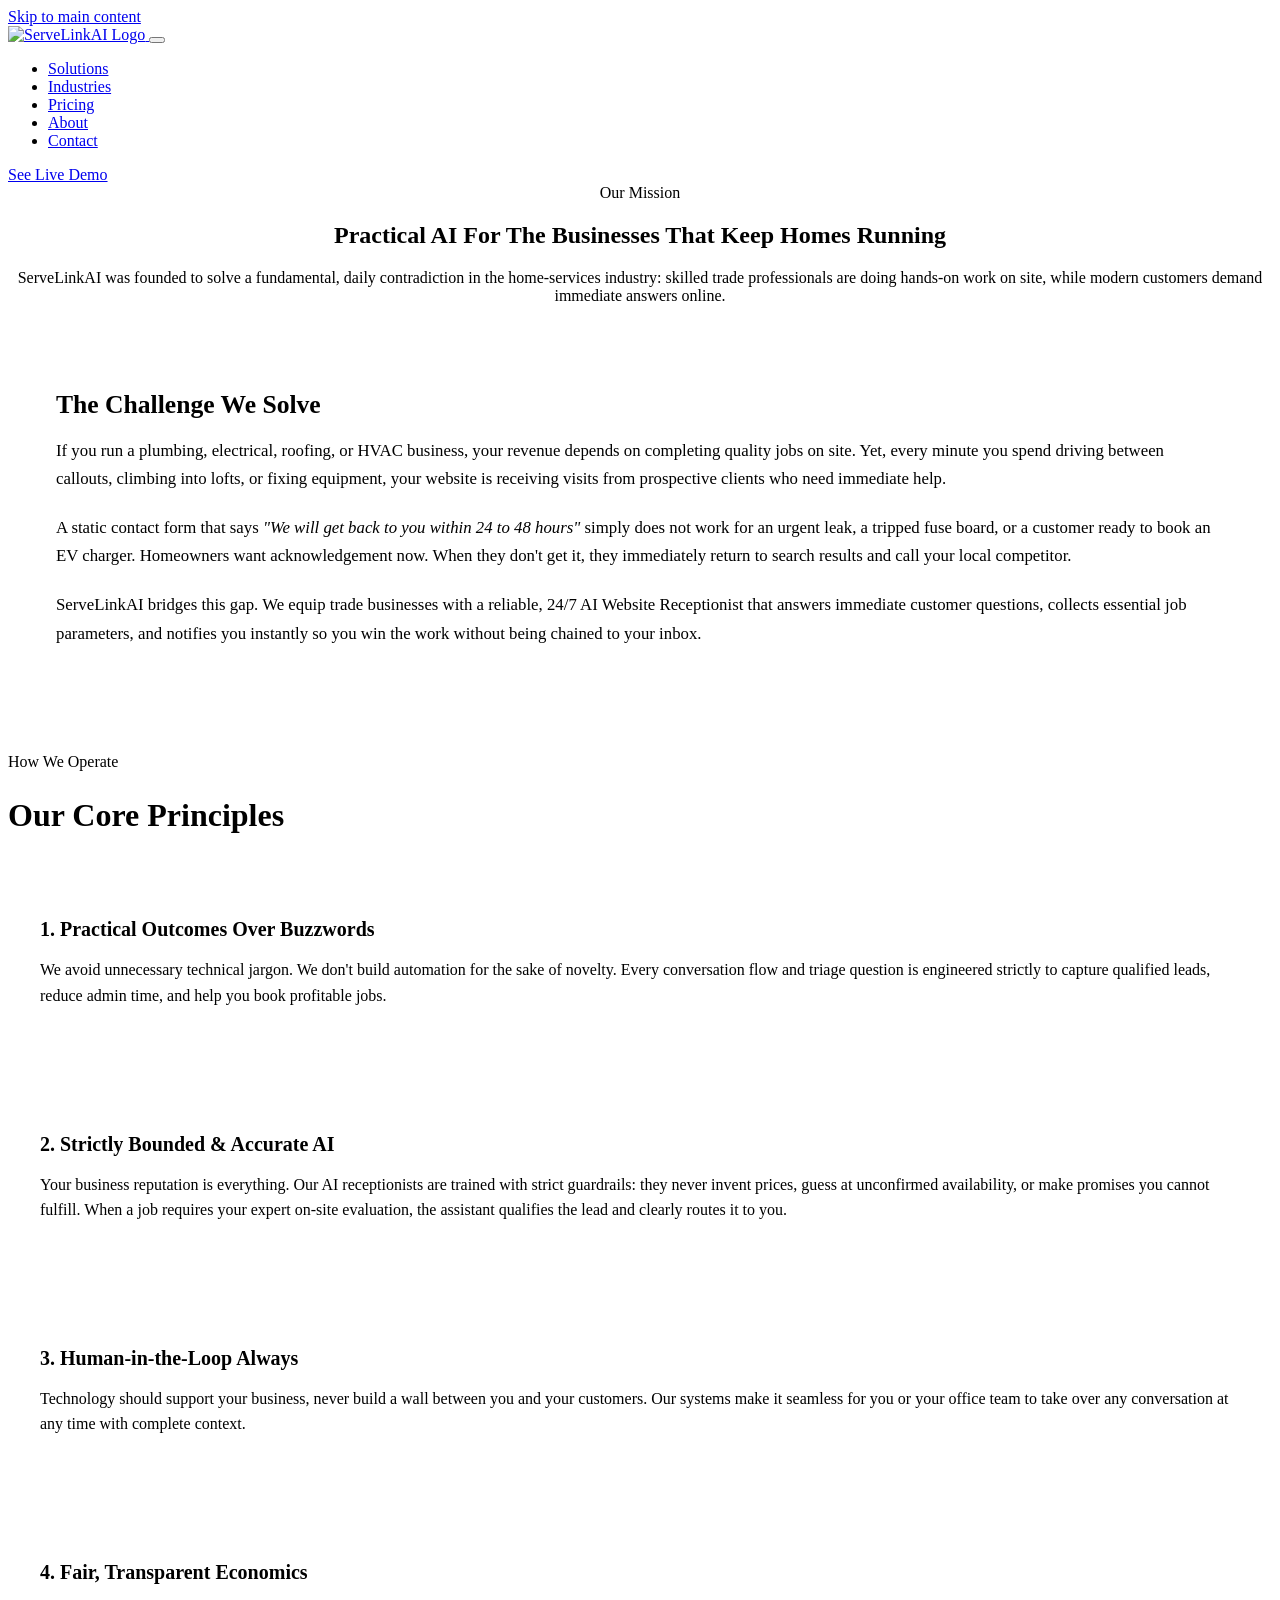
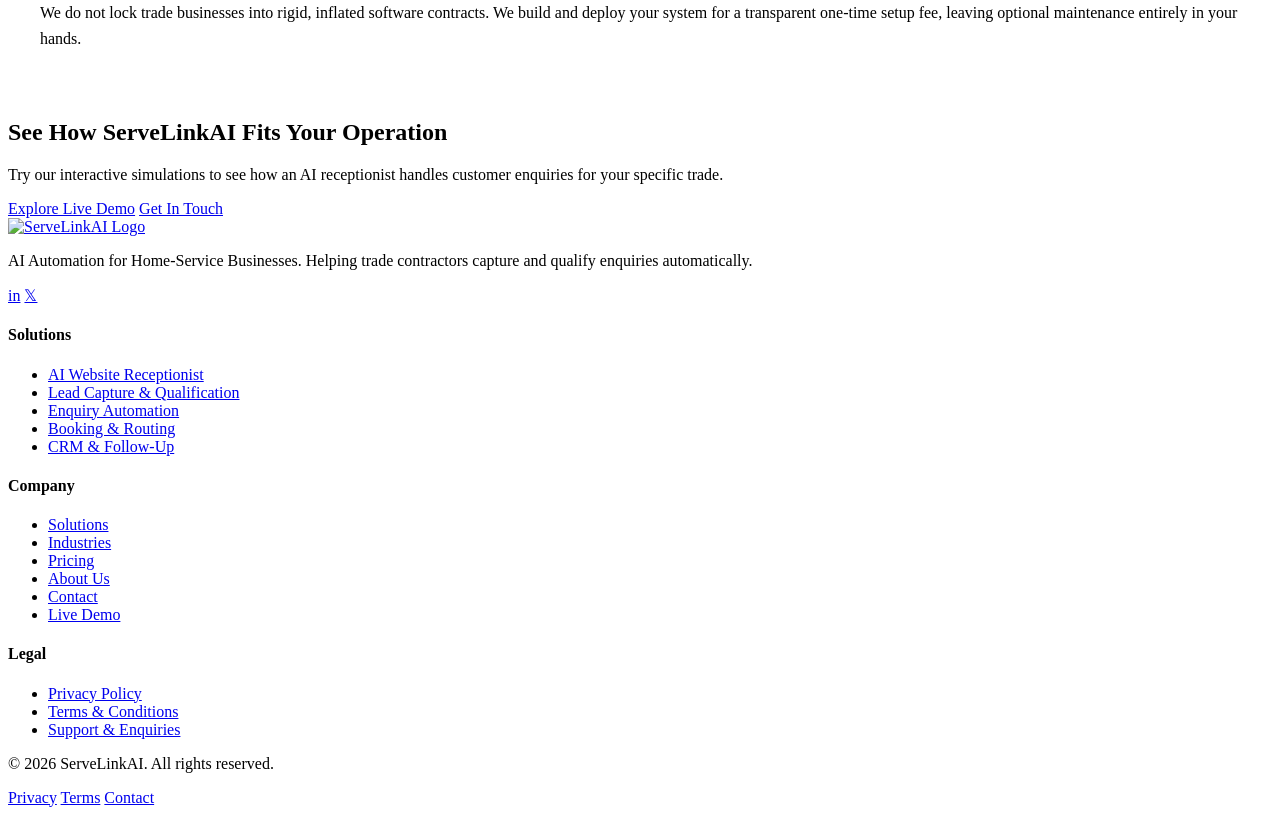
==== about.html @ 01ae7f77 "Add files via upload" ====
<!DOCTYPE html>
<html lang="en">
<head>
  <meta charset="UTF-8">
  <meta name="viewport" content="width=device-width, initial-scale=1.0">
  <title>About Us | ServeLinkAI - AI Automation for Home-Service Businesses</title>
  <meta name="description" content="ServeLinkAI is dedicated to building practical AI receptionist and lead qualification systems exclusively for trade and home-service businesses.">
  <link rel="canonical" href="https://www.servelinkai.com/about.html">
  <link rel="icon" type="image/svg+xml" href="assets/favicon/favicon.svg">

  <!-- Open Graph -->
  <meta property="og:type" content="website">
  <meta property="og:url" content="https://www.servelinkai.com/about.html">
  <meta property="og:title" content="About Us | ServeLinkAI - AI Automation for Home-Service Businesses">
  <meta property="og:description" content="Learn about our practical approach to AI automation for plumbers, electricians, HVAC contractors, and trade specialists.">
  <meta property="og:image" content="https://www.servelinkai.com/assets/images/servelinkai-logo.png">

  <!-- Twitter / X -->
  <meta name="twitter:card" content="summary_large_image">
  <meta name="twitter:title" content="About Us | ServeLinkAI - AI Automation for Home-Service Businesses">
  <meta name="twitter:description" content="Learn about our practical approach to AI automation for plumbers, electricians, HVAC contractors, and trade specialists.">
  <meta name="twitter:image" content="https://www.servelinkai.com/assets/images/servelinkai-logo.png">

  <!-- Stylesheets -->
  <link rel="stylesheet" href="css/style.css">
  <link rel="stylesheet" href="css/responsive.css">
  <link rel="stylesheet" href="css/animations.css">

  <script type="application/ld+json">
  {
    "@context": "https://schema.org",
    "@type": "AboutPage",
    "name": "About ServeLinkAI",
    "url": "https://www.servelinkai.com/about.html",
    "description": "About ServeLinkAI, an automation agency focusing on practical AI solutions for home-service contractors.",
    "publisher": {
      "@type": "Organization",
      "name": "ServeLinkAI",
      "url": "https://www.servelinkai.com/"
    }
  }
  </script>
</head>
<body>
  <a href="#main-content" class="skip-to-content">Skip to main content</a>

  <!-- Header -->
  <header class="site-header" role="banner">
    <div class="container nav-container">
      <a href="index.html" class="brand-link" aria-label="ServeLinkAI Homepage">
        <img src="assets/images/servelinkai-logo.png" alt="ServeLinkAI Logo" class="brand-logo" width="180" height="38">
      </a>

      <button type="button" class="nav-toggle" aria-label="Toggle navigation menu" aria-expanded="false" aria-controls="primary-nav">
        <span></span>
        <span></span>
        <span></span>
      </button>

      <nav id="primary-nav" class="nav-menu" role="navigation" aria-label="Main Navigation">
        <ul class="nav-list">
          <li><a href="solutions.html" class="nav-link">Solutions</a></li>
          <li><a href="industries.html" class="nav-link">Industries</a></li>
          <li><a href="pricing.html" class="nav-link">Pricing</a></li>
          <li><a href="about.html" class="nav-link active">About</a></li>
          <li><a href="contact.html" class="nav-link">Contact</a></li>
        </ul>
        <div class="nav-cta-wrap">
          <a href="demo.html" class="btn btn-primary btn-sm">See Live Demo</a>
        </div>
      </nav>
      <div class="nav-backdrop" aria-hidden="true"></div>
    </div>
  </header>

  <main id="main-content">
    <!-- Hero -->
    <section class="section" style="padding-top: calc(var(--header-height) + 40px); text-align: center;">
      <div class="container container-narrow">
        <span class="section-tag">Our Mission</span>
        <h1 class="section-title">Practical AI For The Businesses That Keep Homes Running</h1>
        <p class="section-subtitle">
          ServeLinkAI was founded to solve a fundamental, daily contradiction in the home-services industry: skilled trade professionals are doing hands-on work on site, while modern customers demand immediate answers online.
        </p>
      </div>
    </section>

    <!-- Narrative & Principles Section -->
    <section class="section section-alt">
      <div class="container container-narrow">
        <div class="problem-card" style="padding: 48px; margin-bottom: 40px;">
          <h2 style="font-size: 1.6rem; font-weight: 800; margin-bottom: 16px;">The Challenge We Solve</h2>
          <p style="font-size: 1.05rem; color: var(--text-secondary); line-height: 1.7; margin-bottom: 20px;">
            If you run a plumbing, electrical, roofing, or HVAC business, your revenue depends on completing quality jobs on site. Yet, every minute you spend driving between callouts, climbing into lofts, or fixing equipment, your website is receiving visits from prospective clients who need immediate help.
          </p>
          <p style="font-size: 1.05rem; color: var(--text-secondary); line-height: 1.7; margin-bottom: 20px;">
            A static contact form that says <em>"We will get back to you within 24 to 48 hours"</em> simply does not work for an urgent leak, a tripped fuse board, or a customer ready to book an EV charger. Homeowners want acknowledgement now. When they don't get it, they immediately return to search results and call your local competitor.
          </p>
          <p style="font-size: 1.05rem; color: var(--text-secondary); line-height: 1.7;">
            ServeLinkAI bridges this gap. We equip trade businesses with a reliable, 24/7 AI Website Receptionist that answers immediate customer questions, collects essential job parameters, and notifies you instantly so you win the work without being chained to your inbox.
          </p>
        </div>

        <div class="section-header text-left" style="margin-bottom: 32px;">
          <span class="section-tag">How We Operate</span>
          <h2 class="section-title" style="font-size: 2rem;">Our Core Principles</h2>
        </div>

        <div style="display: flex; flex-direction: column; gap: 24px;">
          <div class="problem-card" style="padding: 32px;">
            <h3 style="font-size: 1.25rem; font-weight: 700; color: var(--brand-blue); margin-bottom: 8px;">1. Practical Outcomes Over Buzzwords</h3>
            <p style="color: var(--text-secondary); line-height: 1.6;">
              We avoid unnecessary technical jargon. We don't build automation for the sake of novelty. Every conversation flow and triage question is engineered strictly to capture qualified leads, reduce admin time, and help you book profitable jobs.
            </p>
          </div>

          <div class="problem-card" style="padding: 32px;">
            <h3 style="font-size: 1.25rem; font-weight: 700; color: var(--brand-blue); margin-bottom: 8px;">2. Strictly Bounded &amp; Accurate AI</h3>
            <p style="color: var(--text-secondary); line-height: 1.6;">
              Your business reputation is everything. Our AI receptionists are trained with strict guardrails: they never invent prices, guess at unconfirmed availability, or make promises you cannot fulfill. When a job requires your expert on-site evaluation, the assistant qualifies the lead and clearly routes it to you.
            </p>
          </div>

          <div class="problem-card" style="padding: 32px;">
            <h3 style="font-size: 1.25rem; font-weight: 700; color: var(--brand-blue); margin-bottom: 8px;">3. Human-in-the-Loop Always</h3>
            <p style="color: var(--text-secondary); line-height: 1.6;">
              Technology should support your business, never build a wall between you and your customers. Our systems make it seamless for you or your office team to take over any conversation at any time with complete context.
            </p>
          </div>

          <div class="problem-card" style="padding: 32px;">
            <h3 style="font-size: 1.25rem; font-weight: 700; color: var(--brand-blue); margin-bottom: 8px;">4. Fair, Transparent Economics</h3>
            <p style="color: var(--text-secondary); line-height: 1.6;">
              We do not lock trade businesses into rigid, inflated software contracts. We build and deploy your system for a transparent one-time setup fee, leaving optional maintenance entirely in your hands.
            </p>
          </div>
        </div>
      </div>
    </section>

    <!-- Final CTA -->
    <section class="final-cta-section">
      <div class="container final-cta-box">
        <h2 class="final-cta-title">See How ServeLinkAI Fits Your Operation</h2>
        <p class="final-cta-desc">
          Try our interactive simulations to see how an AI receptionist handles customer enquiries for your specific trade.
        </p>
        <div class="final-cta-actions">
          <a href="demo.html" class="btn btn-primary btn-lg">Explore Live Demo</a>
          <a href="contact.html" class="btn btn-secondary btn-lg">Get In Touch</a>
        </div>
      </div>
    </section>
  </main>

  <!-- Footer -->
  <footer class="site-footer" role="contentinfo">
    <div class="container">
      <div class="footer-top-grid">
        <div class="footer-brand-wrap">
          <a href="index.html" aria-label="ServeLinkAI Home">
            <img src="assets/images/servelinkai-logo.png" alt="ServeLinkAI Logo" class="footer-brand-logo" width="160" height="34">
          </a>
          <p class="footer-tagline">
            AI Automation for Home-Service Businesses. Helping trade contractors capture and qualify enquiries automatically.
          </p>
          <div class="footer-socials">
            <a href="https://linkedin.com/company/servelinkai" class="social-icon-btn" aria-label="LinkedIn" target="_blank" rel="noopener noreferrer">in</a>
            <a href="https://x.com/servelinkai" class="social-icon-btn" aria-label="X / Twitter" target="_blank" rel="noopener noreferrer">𝕏</a>
          </div>
        </div>

        <div>
          <h4 class="footer-heading">Solutions</h4>
          <ul class="footer-nav-list">
            <li><a href="solutions.html#receptionist" class="footer-nav-link">AI Website Receptionist</a></li>
            <li><a href="solutions.html#qualification" class="footer-nav-link">Lead Capture &amp; Qualification</a></li>
            <li><a href="solutions.html#enquiry-automation" class="footer-nav-link">Enquiry Automation</a></li>
            <li><a href="solutions.html#booking-routing" class="footer-nav-link">Booking &amp; Routing</a></li>
            <li><a href="solutions.html#crm-followup" class="footer-nav-link">CRM &amp; Follow-Up</a></li>
          </ul>
        </div>

        <div>
          <h4 class="footer-heading">Company</h4>
          <ul class="footer-nav-list">
            <li><a href="solutions.html" class="footer-nav-link">Solutions</a></li>
            <li><a href="industries.html" class="footer-nav-link">Industries</a></li>
            <li><a href="pricing.html" class="footer-nav-link">Pricing</a></li>
            <li><a href="about.html" class="footer-nav-link active">About Us</a></li>
            <li><a href="contact.html" class="footer-nav-link">Contact</a></li>
            <li><a href="demo.html" class="footer-nav-link">Live Demo</a></li>
          </ul>
        </div>

        <div>
          <h4 class="footer-heading">Legal</h4>
          <ul class="footer-nav-list">
            <li><a href="privacy.html" class="footer-nav-link">Privacy Policy</a></li>
            <li><a href="terms.html" class="footer-nav-link">Terms &amp; Conditions</a></li>
            <li><a href="contact.html" class="footer-nav-link">Support &amp; Enquiries</a></li>
          </ul>
        </div>
      </div>

      <div class="footer-bottom">
        <p>&copy; <span class="current-year">2026</span> ServeLinkAI. All rights reserved.</p>
        <div class="footer-bottom-links">
          <a href="privacy.html" class="footer-nav-link">Privacy</a>
          <a href="terms.html" class="footer-nav-link">Terms</a>
          <a href="contact.html" class="footer-nav-link">Contact</a>
        </div>
      </div>
    </div>
  </footer>

  <script src="js/config.js"></script>
  <script src="js/supabase.js"></script>
  <script src="js/navigation.js"></script>
  <script src="js/main.js"></script>
</body>
</html>
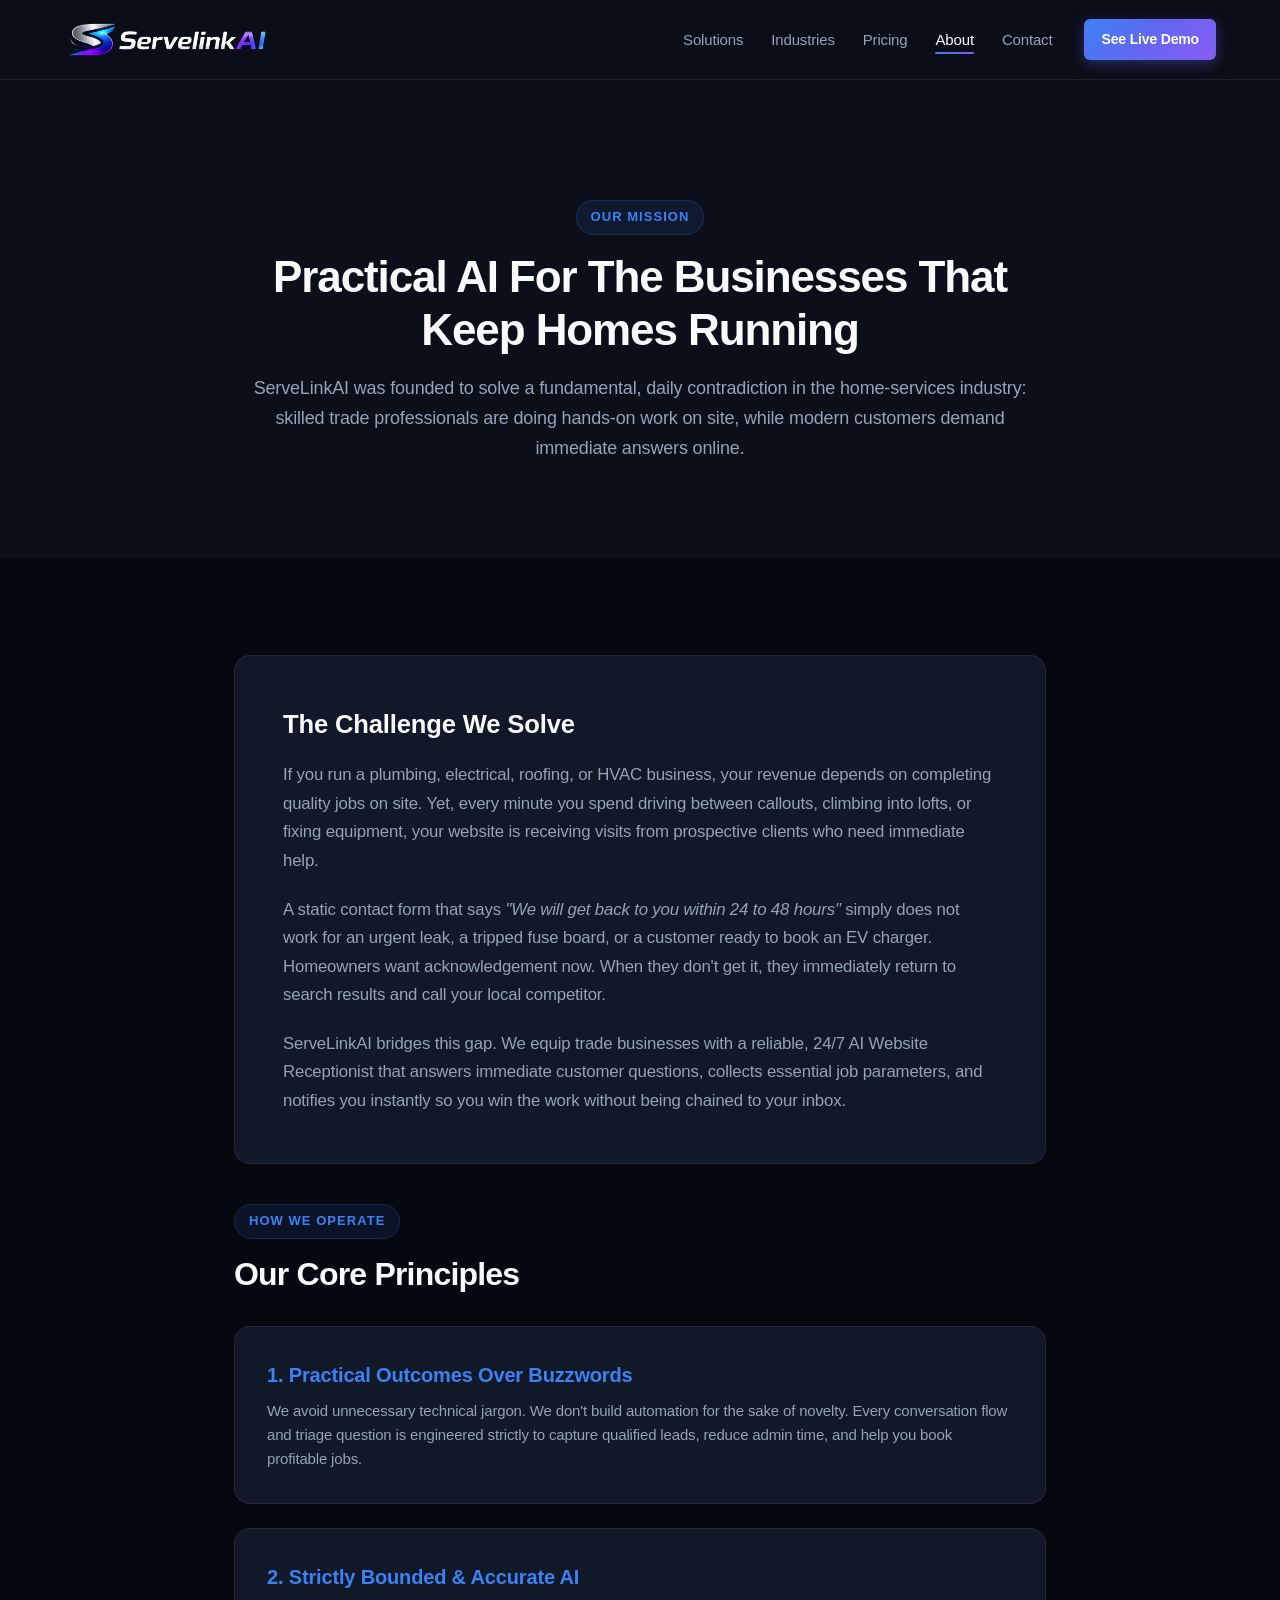
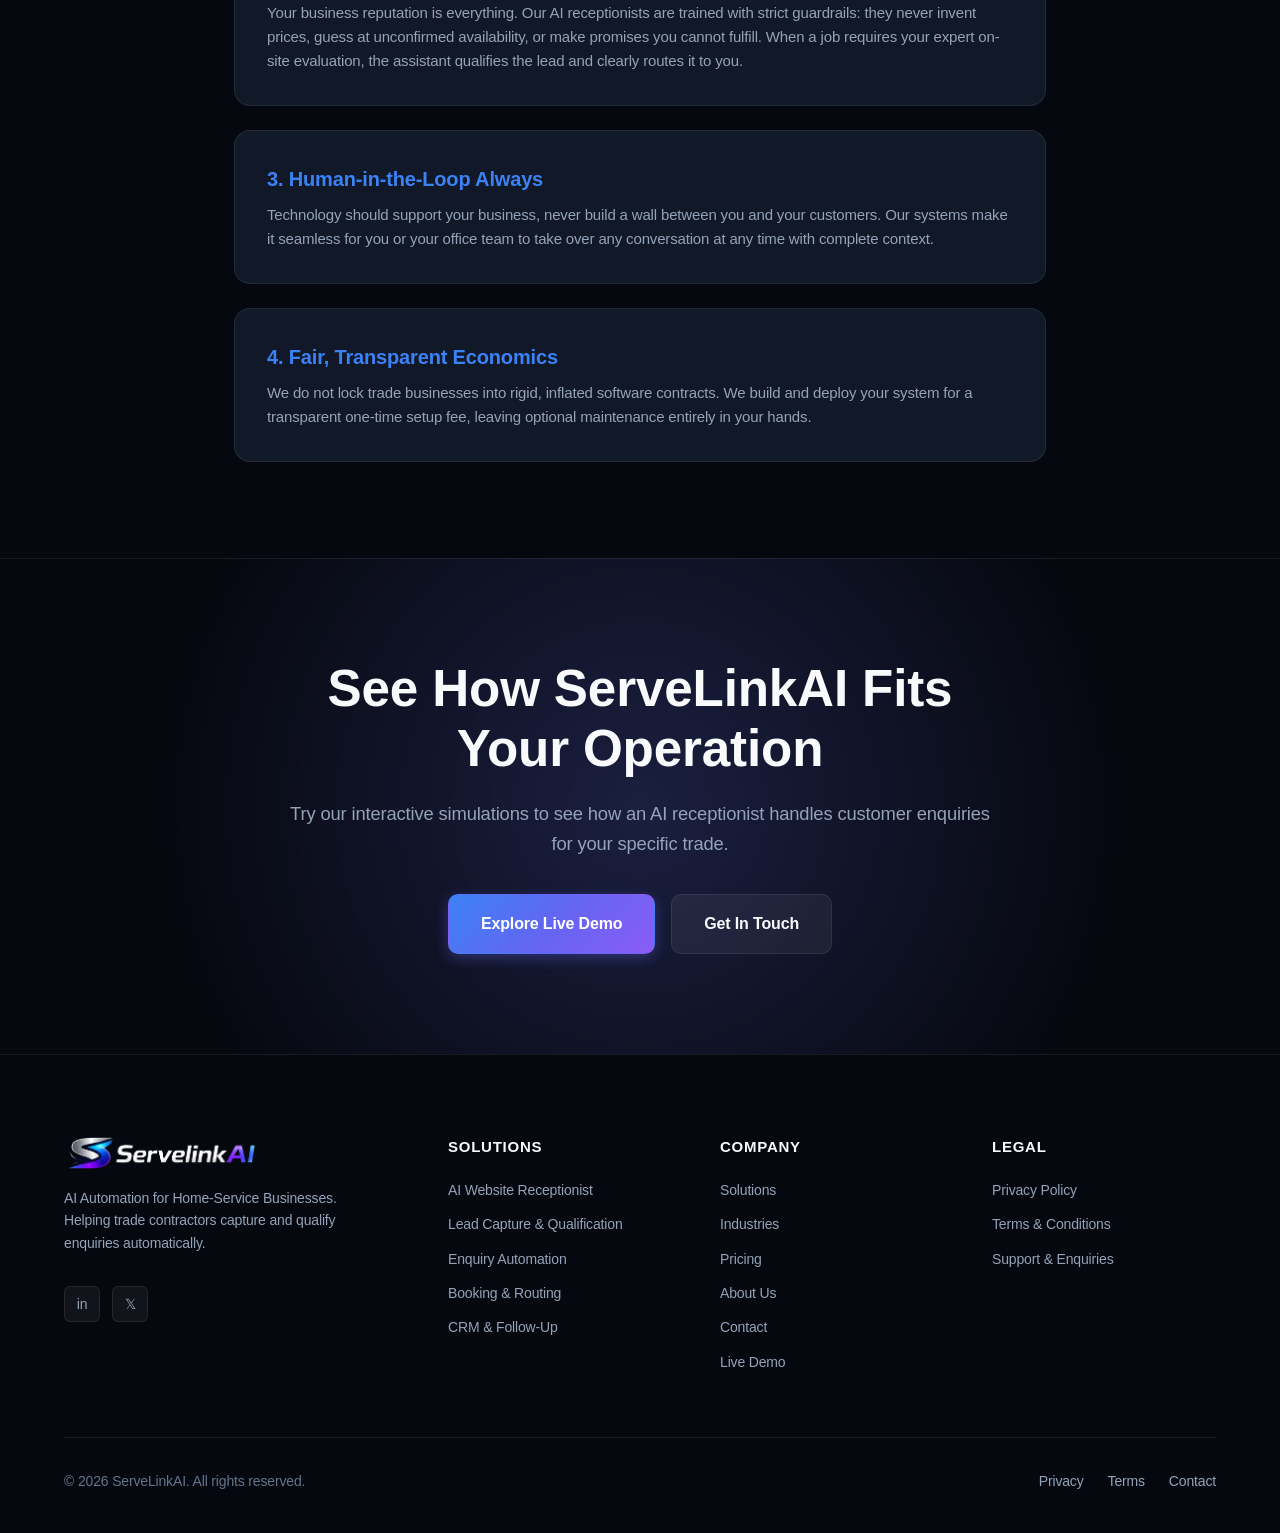
==== commit 922fe21f: "Update about.html" ====
--- a/about.html
+++ b/about.html
@@ -218,5 +218,7 @@
   <script src="js/supabase.js"></script>
   <script src="js/navigation.js"></script>
   <script src="js/main.js"></script>
+  <script> window.chtlConfig = { chatbotId: "3628867818" } </script>
+<script async data-id="3628867818" id="chtl-script" type="text/javascript" src="https://chatling.ai/js/embed.js"></script>
 </body>
 </html>
--- a/css/style.css
+++ b/css/style.css
@@ -0,0 +1,1979 @@
+/* ==========================================================================
+   ServeLinkAI - Production Design System & Core Styles
+   Modern B2B AI Automation Agency for Home-Service Businesses
+   ========================================================================== */
+
+/* --- 1. CSS Custom Properties / Design Tokens --- */
+:root {
+  /* Backgrounds & Canvas */
+  --bg-primary: #0b0f19;
+  --bg-secondary: #06080f;
+  --bg-card: #111827;
+  --bg-card-alt: #162032;
+  --bg-card-hover: #1a253c;
+  --bg-header: rgba(11, 15, 25, 0.88);
+  --bg-input: #0f1626;
+
+  /* Accent & Brand Colors */
+  --brand-blue: #3b82f6;
+  --brand-blue-hover: #2563eb;
+  --brand-indigo: #6366f1;
+  --brand-purple: #8b5cf6;
+  --brand-gradient: linear-gradient(135deg, #3b82f6 0%, #6366f1 50%, #8b5cf6 100%);
+  --brand-gradient-subtle: linear-gradient(135deg, rgba(59, 130, 246, 0.12) 0%, rgba(99, 102, 241, 0.12) 100%);
+  --brand-glow: rgba(99, 102, 241, 0.25);
+
+  /* Borders & Dividers */
+  --border-subtle: rgba(255, 255, 255, 0.08);
+  --border-card: rgba(255, 255, 255, 0.12);
+  --border-focus: #6366f1;
+  --border-hover: rgba(99, 102, 241, 0.4);
+
+  /* Typography Colors */
+  --text-primary: #f8fafc;
+  --text-secondary: #94a3b8;
+  --text-muted: #64748b;
+  --text-inverse: #0b0f19;
+
+  /* Status Colors */
+  --status-success: #10b981;
+  --status-success-bg: rgba(16, 185, 129, 0.12);
+  --status-warning: #f59e0b;
+  --status-warning-bg: rgba(245, 158, 11, 0.12);
+  --status-danger: #ef4444;
+  --status-danger-bg: rgba(239, 68, 68, 0.12);
+
+  /* Typography Stack */
+  --font-sans: -apple-system, BlinkMacSystemFont, "Segoe UI", Roboto, "Helvetica Neue", Arial, sans-serif;
+  --font-mono: ui-monospace, SFMono-Regular, Menlo, Monaco, Consolas, "Liberation Mono", "Courier New", monospace;
+
+  /* Layout Spacing & Sizing */
+  --container-max: 1200px;
+  --container-narrow: 860px;
+  --header-height: 80px;
+  --radius-sm: 6px;
+  --radius-md: 10px;
+  --radius-lg: 16px;
+  --radius-full: 9999px;
+
+  /* Shadows */
+  --shadow-sm: 0 1px 2px rgba(0, 0, 0, 0.2);
+  --shadow-md: 0 4px 6px -1px rgba(0, 0, 0, 0.3), 0 2px 4px -2px rgba(0, 0, 0, 0.3);
+  --shadow-lg: 0 10px 25px -3px rgba(0, 0, 0, 0.4), 0 4px 6px -4px rgba(0, 0, 0, 0.3);
+  --shadow-card: 0 8px 20px rgba(0, 0, 0, 0.35);
+
+  /* Transitions */
+  --transition-fast: 0.18s cubic-bezier(0.4, 0, 0.2, 1);
+  --transition-normal: 0.26s cubic-bezier(0.4, 0, 0.2, 1);
+}
+
+/* --- 2. CSS Reset & Base Elements --- */
+*, *::before, *::after {
+  box-sizing: border-box;
+  margin: 0;
+  padding: 0;
+}
+
+html {
+  font-size: 16px;
+  scroll-behavior: smooth;
+  scroll-padding-top: calc(var(--header-height) + 16px);
+  -webkit-text-size-adjust: 100%;
+}
+
+body {
+  font-family: var(--font-sans);
+  background-color: var(--bg-primary);
+  color: var(--text-primary);
+  line-height: 1.6;
+  letter-spacing: -0.01em;
+  min-height: 100vh;
+  display: flex;
+  flex-direction: column;
+  overflow-x: hidden;
+}
+
+main {
+  flex: 1 0 auto;
+}
+
+img, svg {
+  display: block;
+  max-width: 100%;
+  height: auto;
+}
+
+a {
+  color: inherit;
+  text-decoration: none;
+  transition: color var(--transition-fast);
+}
+
+ul, ol {
+  list-style: none;
+}
+
+button, input, select, textarea {
+  font: inherit;
+  color: inherit;
+  background: transparent;
+  border: none;
+}
+
+button {
+  cursor: pointer;
+}
+
+:focus-visible {
+  outline: 2px solid var(--border-focus);
+  outline-offset: 3px;
+}
+
+/* Skip Link for Accessibility */
+.skip-to-content {
+  position: absolute;
+  top: -100px;
+  left: 16px;
+  z-index: 10000;
+  padding: 12px 20px;
+  background: var(--brand-blue);
+  color: #ffffff;
+  font-weight: 600;
+  border-radius: var(--radius-sm);
+  transition: top var(--transition-fast);
+}
+
+.skip-to-content:focus {
+  top: 16px;
+}
+
+/* --- 3. Layout Containers & Utility Classes --- */
+.container {
+  width: 100%;
+  max-width: var(--container-max);
+  margin-left: auto;
+  margin-right: auto;
+  padding-left: 24px;
+  padding-right: 24px;
+}
+
+.container-narrow {
+  max-width: var(--container-narrow);
+}
+
+.section {
+  padding-top: 96px;
+  padding-bottom: 96px;
+  position: relative;
+}
+
+.section-alt {
+  background-color: var(--bg-secondary);
+}
+
+.section-header {
+  text-align: center;
+  max-width: 720px;
+  margin: 0 auto 64px auto;
+}
+
+.section-header.text-left {
+  text-align: left;
+  margin-left: 0;
+}
+
+.section-tag {
+  display: inline-flex;
+  align-items: center;
+  gap: 8px;
+  font-size: 0.8125rem;
+  font-weight: 600;
+  letter-spacing: 0.08em;
+  text-transform: uppercase;
+  color: var(--brand-blue);
+  background: rgba(59, 130, 246, 0.1);
+  padding: 6px 14px;
+  border-radius: var(--radius-full);
+  border: 1px solid rgba(59, 130, 246, 0.2);
+  margin-bottom: 16px;
+}
+
+.section-title {
+  font-size: clamp(2rem, 3.5vw, 2.75rem);
+  font-weight: 800;
+  line-height: 1.2;
+  letter-spacing: -0.025em;
+  color: var(--text-primary);
+  margin-bottom: 18px;
+}
+
+.section-subtitle {
+  font-size: 1.125rem;
+  color: var(--text-secondary);
+  line-height: 1.65;
+}
+
+.gradient-text {
+  background: var(--brand-gradient);
+  -webkit-background-clip: text;
+  -webkit-text-fill-color: transparent;
+}
+
+/* --- 4. Buttons & Badges --- */
+.btn {
+  display: inline-flex;
+  align-items: center;
+  justify-content: center;
+  gap: 10px;
+  padding: 13px 26px;
+  font-size: 0.9375rem;
+  font-weight: 600;
+  border-radius: var(--radius-md);
+  transition: all var(--transition-fast);
+  white-space: nowrap;
+  text-align: center;
+  border: 1px solid transparent;
+}
+
+.btn-primary {
+  background: var(--brand-gradient);
+  color: #ffffff;
+  box-shadow: 0 4px 14px rgba(99, 102, 241, 0.35);
+}
+
+.btn-primary:hover {
+  filter: brightness(1.1);
+  transform: translateY(-1px);
+  box-shadow: 0 6px 20px rgba(99, 102, 241, 0.45);
+}
+
+.btn-secondary {
+  background: rgba(255, 255, 255, 0.06);
+  color: var(--text-primary);
+  border: 1px solid var(--border-subtle);
+}
+
+.btn-secondary:hover {
+  background: rgba(255, 255, 255, 0.12);
+  border-color: rgba(255, 255, 255, 0.25);
+  transform: translateY(-1px);
+}
+
+.btn-outline {
+  background: transparent;
+  color: var(--text-primary);
+  border: 1px solid var(--border-card);
+}
+
+.btn-outline:hover {
+  background: rgba(255, 255, 255, 0.04);
+  border-color: var(--brand-blue);
+  color: var(--brand-blue);
+}
+
+.btn-sm {
+  padding: 8px 16px;
+  font-size: 0.875rem;
+  border-radius: var(--radius-sm);
+}
+
+.btn-lg {
+  padding: 16px 32px;
+  font-size: 1rem;
+}
+
+.btn-block {
+  width: 100%;
+}
+
+.btn-arrow {
+  transition: transform var(--transition-fast);
+  display: inline-block;
+}
+
+.btn:hover .btn-arrow {
+  transform: translateX(4px);
+}
+
+.badge {
+  display: inline-flex;
+  align-items: center;
+  padding: 4px 10px;
+  font-size: 0.75rem;
+  font-weight: 700;
+  text-transform: uppercase;
+  letter-spacing: 0.05em;
+  border-radius: var(--radius-full);
+}
+
+.badge-popular {
+  background: var(--brand-gradient);
+  color: #ffffff;
+  box-shadow: 0 2px 10px rgba(99, 102, 241, 0.4);
+}
+
+.badge-standard {
+  background: rgba(255, 255, 255, 0.08);
+  color: var(--text-secondary);
+  border: 1px solid var(--border-subtle);
+}
+
+.badge-success {
+  background: var(--status-success-bg);
+  color: var(--status-success);
+  border: 1px solid rgba(16, 185, 129, 0.3);
+}
+
+.badge-pending {
+  background: rgba(148, 163, 184, 0.1);
+  color: var(--text-secondary);
+  border: 1px solid var(--border-subtle);
+}
+
+/* --- 5. Navigation Bar & Drawer --- */
+.site-header {
+  position: sticky;
+  top: 0;
+  left: 0;
+  width: 100%;
+  height: var(--header-height);
+  z-index: 1000;
+  background-color: var(--bg-header);
+  backdrop-filter: blur(12px);
+  -webkit-backdrop-filter: blur(12px);
+  border-bottom: 1px solid var(--border-subtle);
+  transition: background-color var(--transition-fast), border-color var(--transition-fast), box-shadow var(--transition-fast);
+}
+
+.site-header.scrolled {
+  background-color: rgba(11, 15, 25, 0.95);
+  box-shadow: var(--shadow-md);
+  border-color: rgba(255, 255, 255, 0.12);
+}
+
+.nav-container {
+  display: flex;
+  align-items: center;
+  justify-content: space-between;
+  height: 100%;
+}
+
+.brand-link {
+  display: flex;
+  align-items: center;
+  gap: 12px;
+}
+
+.brand-logo {
+  height: 38px;
+  width: auto;
+  object-fit: contain;
+}
+
+.nav-menu {
+  display: flex;
+  align-items: center;
+  gap: 32px;
+}
+
+.nav-list {
+  display: flex;
+  align-items: center;
+  gap: 28px;
+}
+
+.nav-link {
+  font-size: 0.9375rem;
+  font-weight: 500;
+  color: var(--text-secondary);
+  position: relative;
+  padding: 6px 0;
+}
+
+.nav-link:hover, .nav-link.active {
+  color: var(--text-primary);
+}
+
+.nav-link.active::after {
+  content: "";
+  position: absolute;
+  bottom: 0;
+  left: 0;
+  width: 100%;
+  height: 2px;
+  background: var(--brand-gradient);
+  border-radius: var(--radius-full);
+}
+
+.nav-cta-wrap {
+  display: flex;
+  align-items: center;
+  gap: 16px;
+}
+
+.nav-toggle {
+  display: none;
+  flex-direction: column;
+  justify-content: space-between;
+  width: 28px;
+  height: 20px;
+  background: transparent;
+  border: none;
+  cursor: pointer;
+  padding: 0;
+  z-index: 1001;
+}
+
+.nav-toggle span {
+  width: 100%;
+  height: 2px;
+  background-color: var(--text-primary);
+  border-radius: var(--radius-full);
+  transition: transform var(--transition-fast), opacity var(--transition-fast);
+}
+
+.nav-toggle.active span:nth-child(1) {
+  transform: translateY(9px) rotate(45deg);
+}
+
+.nav-toggle.active span:nth-child(2) {
+  opacity: 0;
+}
+
+.nav-toggle.active span:nth-child(3) {
+  transform: translateY(-9px) rotate(-45deg);
+}
+
+.nav-backdrop {
+  display: none;
+}
+
+/* --- 6. Hero Section --- */
+.hero-section {
+  padding-top: calc(var(--header-height) + 40px);
+  padding-bottom: 96px;
+  position: relative;
+  overflow: hidden;
+  background: radial-gradient(circle at 50% 10%, rgba(99, 102, 241, 0.15) 0%, transparent 60%);
+}
+
+.hero-grid {
+  display: grid;
+  grid-template-columns: 1.15fr 0.85fr;
+  gap: 56px;
+  align-items: center;
+}
+
+.hero-tag-wrap {
+  margin-bottom: 20px;
+}
+
+.hero-title {
+  font-size: clamp(2.35rem, 4.5vw, 3.6rem);
+  font-weight: 800;
+  line-height: 1.14;
+  letter-spacing: -0.03em;
+  margin-bottom: 24px;
+}
+
+.hero-description {
+  font-size: 1.2rem;
+  color: var(--text-secondary);
+  line-height: 1.65;
+  margin-bottom: 36px;
+  max-width: 600px;
+}
+
+.hero-actions {
+  display: flex;
+  align-items: center;
+  gap: 16px;
+  flex-wrap: wrap;
+  margin-bottom: 40px;
+}
+
+.hero-reassurance {
+  display: flex;
+  align-items: center;
+  gap: 24px;
+  flex-wrap: wrap;
+  padding-top: 24px;
+  border-top: 1px solid var(--border-subtle);
+  font-size: 0.875rem;
+  color: var(--text-secondary);
+}
+
+.reassurance-item {
+  display: flex;
+  align-items: center;
+  gap: 8px;
+}
+
+.reassurance-icon {
+  color: var(--status-success);
+  font-weight: bold;
+}
+
+/* Hero Visual / Interactive Taster Card */
+.hero-visual-card {
+  background: var(--bg-card);
+  border: 1px solid var(--border-card);
+  border-radius: var(--radius-lg);
+  box-shadow: var(--shadow-card);
+  overflow: hidden;
+  position: relative;
+}
+
+.visual-topbar {
+  display: flex;
+  align-items: center;
+  justify-content: space-between;
+  padding: 14px 20px;
+  background: var(--bg-secondary);
+  border-bottom: 1px solid var(--border-subtle);
+}
+
+.topbar-indicators {
+  display: flex;
+  gap: 6px;
+}
+
+.topbar-indicators span {
+  width: 10px;
+  height: 10px;
+  border-radius: 50%;
+  background-color: var(--border-subtle);
+}
+
+.topbar-indicators span:nth-child(1) { background: #ef4444; }
+.topbar-indicators span:nth-child(2) { background: #f59e0b; }
+.topbar-indicators span:nth-child(3) { background: #10b981; }
+
+.visual-status-pill {
+  font-size: 0.75rem;
+  font-weight: 600;
+  color: var(--status-success);
+  display: flex;
+  align-items: center;
+  gap: 6px;
+}
+
+.pulse-dot {
+  width: 7px;
+  height: 7px;
+  border-radius: 50%;
+  background-color: var(--status-success);
+  box-shadow: 0 0 0 3px rgba(16, 185, 129, 0.25);
+}
+
+.visual-chat-body {
+  padding: 24px;
+  display: flex;
+  flex-direction: column;
+  gap: 16px;
+}
+
+/* Chat bubble styling */
+.chat-bubble {
+  display: flex;
+  gap: 12px;
+  max-width: 90%;
+}
+
+.chat-ai {
+  align-self: flex-start;
+}
+
+.chat-user {
+  align-self: flex-end;
+  flex-direction: row-reverse;
+}
+
+.bubble-avatar {
+  width: 32px;
+  height: 32px;
+  border-radius: 50%;
+  background: var(--brand-gradient);
+  display: flex;
+  align-items: center;
+  justify-content: center;
+  font-size: 0.75rem;
+  font-weight: 700;
+  color: #fff;
+  flex-shrink: 0;
+}
+
+.bubble-text {
+  padding: 12px 16px;
+  border-radius: var(--radius-md);
+  font-size: 0.9375rem;
+  line-height: 1.5;
+}
+
+.chat-ai .bubble-text {
+  background: var(--bg-card-alt);
+  color: var(--text-primary);
+  border: 1px solid var(--border-subtle);
+  border-top-left-radius: 2px;
+}
+
+.chat-user .bubble-text {
+  background: var(--brand-blue);
+  color: #ffffff;
+  border-top-right-radius: 2px;
+}
+
+.bubble-time {
+  display: block;
+  font-size: 0.7rem;
+  color: var(--text-muted);
+  margin-top: 4px;
+  text-align: right;
+}
+
+.chat-ai .bubble-time {
+  text-align: left;
+}
+
+.visual-dispatch-box {
+  margin: 16px 20px 20px 20px;
+  background: rgba(16, 185, 129, 0.08);
+  border: 1px solid rgba(16, 185, 129, 0.25);
+  border-radius: var(--radius-md);
+  padding: 14px 18px;
+}
+
+.dispatch-header {
+  display: flex;
+  align-items: center;
+  justify-content: space-between;
+  font-size: 0.8125rem;
+  font-weight: 700;
+  color: var(--status-success);
+  margin-bottom: 6px;
+}
+
+.dispatch-detail {
+  font-size: 0.875rem;
+  color: var(--text-secondary);
+}
+
+/* --- 7. Benefit Strip --- */
+.benefit-strip {
+  background-color: var(--bg-secondary);
+  border-top: 1px solid var(--border-subtle);
+  border-bottom: 1px solid var(--border-subtle);
+  padding: 32px 0;
+}
+
+.benefit-grid {
+  display: grid;
+  grid-template-columns: repeat(4, 1fr);
+  gap: 24px;
+}
+
+.benefit-item {
+  display: flex;
+  align-items: center;
+  gap: 16px;
+}
+
+.benefit-icon-wrap {
+  width: 44px;
+  height: 44px;
+  border-radius: var(--radius-md);
+  background: rgba(59, 130, 246, 0.1);
+  border: 1px solid rgba(59, 130, 246, 0.2);
+  display: flex;
+  align-items: center;
+  justify-content: center;
+  color: var(--brand-blue);
+  flex-shrink: 0;
+  font-size: 1.25rem;
+}
+
+.benefit-text h3 {
+  font-size: 1rem;
+  font-weight: 700;
+  color: var(--text-primary);
+  margin-bottom: 2px;
+}
+
+.benefit-text p {
+  font-size: 0.8125rem;
+  color: var(--text-secondary);
+  line-height: 1.4;
+}
+
+/* --- 8. Problem Section --- */
+.problem-grid {
+  display: grid;
+  grid-template-columns: repeat(3, 1fr);
+  gap: 28px;
+}
+
+.problem-card {
+  background: var(--bg-card);
+  border: 1px solid var(--border-subtle);
+  border-radius: var(--radius-lg);
+  padding: 32px;
+  transition: all var(--transition-normal);
+  display: flex;
+  flex-direction: column;
+}
+
+.problem-card:hover {
+  transform: translateY(-4px);
+  border-color: rgba(239, 68, 68, 0.35);
+  box-shadow: var(--shadow-card);
+}
+
+.problem-icon-wrap {
+  width: 48px;
+  height: 48px;
+  border-radius: var(--radius-md);
+  background: var(--status-danger-bg);
+  color: var(--status-danger);
+  border: 1px solid rgba(239, 68, 68, 0.2);
+  display: flex;
+  align-items: center;
+  justify-content: center;
+  font-size: 1.35rem;
+  margin-bottom: 20px;
+}
+
+.problem-card h3 {
+  font-size: 1.2rem;
+  font-weight: 700;
+  color: var(--text-primary);
+  margin-bottom: 12px;
+}
+
+.problem-card p {
+  font-size: 0.9375rem;
+  color: var(--text-secondary);
+  line-height: 1.6;
+}
+
+.problem-footer-stat {
+  margin-top: auto;
+  padding-top: 18px;
+  border-top: 1px solid var(--border-subtle);
+  font-size: 0.8125rem;
+  color: var(--text-muted);
+}
+
+/* --- 9. How It Works (Answer → Qualify → Capture → Route) --- */
+.how-it-works-grid {
+  display: grid;
+  grid-template-columns: repeat(4, 1fr);
+  gap: 24px;
+  position: relative;
+}
+
+.step-card {
+  background: var(--bg-card);
+  border: 1px solid var(--border-subtle);
+  border-radius: var(--radius-lg);
+  padding: 32px 24px;
+  position: relative;
+  transition: all var(--transition-normal);
+}
+
+.step-card:hover {
+  border-color: var(--border-hover);
+  transform: translateY(-4px);
+  box-shadow: var(--shadow-card);
+}
+
+.step-badge {
+  font-size: 0.75rem;
+  font-weight: 800;
+  letter-spacing: 0.05em;
+  color: var(--brand-blue);
+  background: rgba(59, 130, 246, 0.1);
+  display: inline-block;
+  padding: 4px 10px;
+  border-radius: var(--radius-full);
+  margin-bottom: 18px;
+}
+
+.step-card h3 {
+  font-size: 1.25rem;
+  font-weight: 700;
+  color: var(--text-primary);
+  margin-bottom: 12px;
+}
+
+.step-card p {
+  font-size: 0.9375rem;
+  color: var(--text-secondary);
+  line-height: 1.6;
+}
+
+.step-connector {
+  display: none; /* Can be enabled on large displays */
+}
+
+/* --- 10. Live AI Demo Section (Plumbing & Switcher) --- */
+.demo-showcase-box {
+  background: var(--bg-card);
+  border: 1px solid var(--border-card);
+  border-radius: var(--radius-lg);
+  box-shadow: var(--shadow-card);
+  overflow: hidden;
+}
+
+.demo-tabs-bar {
+  display: flex;
+  align-items: center;
+  gap: 12px;
+  padding: 16px 24px;
+  background: var(--bg-secondary);
+  border-bottom: 1px solid var(--border-subtle);
+  overflow-x: auto;
+}
+
+.demo-tab-label {
+  font-size: 0.875rem;
+  font-weight: 600;
+  color: var(--text-muted);
+  margin-right: 8px;
+}
+
+.demo-tab-btn {
+  padding: 8px 18px;
+  font-size: 0.875rem;
+  font-weight: 600;
+  color: var(--text-secondary);
+  background: rgba(255, 255, 255, 0.04);
+  border: 1px solid var(--border-subtle);
+  border-radius: var(--radius-full);
+  transition: all var(--transition-fast);
+}
+
+.demo-tab-btn:hover {
+  color: var(--text-primary);
+  border-color: rgba(255, 255, 255, 0.2);
+}
+
+.demo-tab-btn.active {
+  background: var(--brand-gradient);
+  color: #ffffff;
+  border-color: transparent;
+  box-shadow: 0 2px 8px rgba(99, 102, 241, 0.3);
+}
+
+.demo-dual-grid {
+  display: grid;
+  grid-template-columns: 1.2fr 0.8fr;
+  min-height: 520px;
+}
+
+.demo-chat-column {
+  display: flex;
+  flex-direction: column;
+  border-right: 1px solid var(--border-subtle);
+}
+
+.demo-chat-header {
+  padding: 16px 24px;
+  border-bottom: 1px solid var(--border-subtle);
+  display: flex;
+  align-items: center;
+  justify-content: space-between;
+}
+
+.demo-agent-info {
+  display: flex;
+  align-items: center;
+  gap: 12px;
+}
+
+.demo-agent-avatar {
+  width: 36px;
+  height: 36px;
+  border-radius: 50%;
+  background: var(--brand-gradient);
+  color: #fff;
+  display: flex;
+  align-items: center;
+  justify-content: center;
+  font-size: 0.875rem;
+  font-weight: 700;
+}
+
+.demo-agent-name {
+  font-size: 0.9375rem;
+  font-weight: 700;
+  color: var(--text-primary);
+}
+
+.demo-agent-role {
+  font-size: 0.75rem;
+  color: var(--text-secondary);
+}
+
+.demo-messages {
+  flex: 1;
+  padding: 24px;
+  overflow-y: auto;
+  max-height: 380px;
+  display: flex;
+  flex-direction: column;
+  gap: 16px;
+}
+
+.demo-chips {
+  padding: 16px 24px;
+  border-top: 1px solid var(--border-subtle);
+  background: var(--bg-card-alt);
+  display: flex;
+  flex-wrap: wrap;
+  gap: 10px;
+  align-items: center;
+  min-height: 72px;
+}
+
+.demo-chip {
+  padding: 8px 14px;
+  font-size: 0.8125rem;
+  font-weight: 500;
+  color: var(--text-primary);
+  background: rgba(255, 255, 255, 0.08);
+  border: 1px solid var(--border-subtle);
+  border-radius: var(--radius-full);
+  transition: all var(--transition-fast);
+}
+
+.demo-chip:hover {
+  background: rgba(99, 102, 241, 0.25);
+  border-color: var(--brand-blue);
+  color: #fff;
+}
+
+.reset-chip {
+  background: rgba(255, 255, 255, 0.05);
+  color: var(--text-secondary);
+}
+
+.demo-typing-notice {
+  font-size: 0.8125rem;
+  color: var(--text-secondary);
+  font-style: italic;
+}
+
+/* Demo Extracted Lead Card */
+.demo-summary-column {
+  padding: 24px;
+  background: var(--bg-secondary);
+  display: flex;
+  flex-direction: column;
+}
+
+.lead-card-header {
+  display: flex;
+  align-items: center;
+  justify-content: space-between;
+  margin-bottom: 20px;
+  padding-bottom: 12px;
+  border-bottom: 1px solid var(--border-subtle);
+}
+
+.lead-source {
+  font-size: 0.75rem;
+  color: var(--text-muted);
+}
+
+.lead-card-body {
+  display: flex;
+  flex-direction: column;
+  gap: 14px;
+}
+
+.lead-placeholder-text {
+  font-size: 0.875rem;
+  color: var(--text-secondary);
+  line-height: 1.5;
+  margin-bottom: 16px;
+}
+
+.lead-skeleton-row {
+  height: 14px;
+  background: rgba(255, 255, 255, 0.06);
+  border-radius: var(--radius-sm);
+  margin-bottom: 8px;
+}
+
+.lead-skeleton-row.short {
+  width: 60%;
+}
+
+.lead-field {
+  display: flex;
+  flex-direction: column;
+  gap: 4px;
+}
+
+.lead-label {
+  font-size: 0.75rem;
+  text-transform: uppercase;
+  letter-spacing: 0.05em;
+  color: var(--text-muted);
+  font-weight: 600;
+}
+
+.lead-val {
+  font-size: 0.9375rem;
+  color: var(--text-primary);
+}
+
+.lead-val.highlight {
+  color: var(--brand-blue);
+  font-weight: 600;
+}
+
+.lead-val.urgency-val {
+  color: var(--status-warning);
+  font-weight: 600;
+}
+
+.lead-val.text-success {
+  color: var(--status-success);
+  font-weight: 600;
+}
+
+.lead-card-actions {
+  margin-top: 24px;
+  padding-top: 16px;
+  border-top: 1px solid var(--border-subtle);
+}
+
+/* --- 11. Solutions Cards --- */
+.solutions-grid {
+  display: grid;
+  grid-template-columns: repeat(3, 1fr);
+  gap: 28px;
+}
+
+.solution-card {
+  background: var(--bg-card);
+  border: 1px solid var(--border-subtle);
+  border-radius: var(--radius-lg);
+  padding: 32px;
+  display: flex;
+  flex-direction: column;
+  transition: all var(--transition-normal);
+}
+
+.solution-card:hover {
+  transform: translateY(-4px);
+  border-color: var(--border-hover);
+  box-shadow: var(--shadow-card);
+}
+
+.solution-icon-wrap {
+  width: 52px;
+  height: 52px;
+  border-radius: var(--radius-md);
+  background: var(--brand-gradient-subtle);
+  border: 1px solid rgba(99, 102, 241, 0.25);
+  color: var(--brand-blue);
+  display: flex;
+  align-items: center;
+  justify-content: center;
+  font-size: 1.5rem;
+  margin-bottom: 22px;
+}
+
+.solution-card h3 {
+  font-size: 1.3rem;
+  font-weight: 700;
+  color: var(--text-primary);
+  margin-bottom: 12px;
+}
+
+.solution-card p {
+  font-size: 0.9375rem;
+  color: var(--text-secondary);
+  line-height: 1.6;
+  margin-bottom: 24px;
+  flex: 1;
+}
+
+.solution-link {
+  display: inline-flex;
+  align-items: center;
+  gap: 8px;
+  font-size: 0.875rem;
+  font-weight: 600;
+  color: var(--brand-blue);
+}
+
+.solution-link:hover {
+  color: var(--brand-purple);
+}
+
+/* --- 12. Industries Cards --- */
+.industries-grid {
+  display: grid;
+  grid-template-columns: repeat(4, 1fr);
+  gap: 24px;
+}
+
+.industry-card {
+  background: var(--bg-card);
+  border: 1px solid var(--border-subtle);
+  border-radius: var(--radius-lg);
+  padding: 28px 24px;
+  display: flex;
+  flex-direction: column;
+  transition: all var(--transition-normal);
+}
+
+.industry-card:hover {
+  transform: translateY(-4px);
+  border-color: var(--border-hover);
+  box-shadow: var(--shadow-card);
+}
+
+.industry-icon-box {
+  width: 48px;
+  height: 48px;
+  border-radius: var(--radius-md);
+  background: rgba(255, 255, 255, 0.04);
+  border: 1px solid var(--border-subtle);
+  display: flex;
+  align-items: center;
+  justify-content: center;
+  font-size: 1.4rem;
+  margin-bottom: 18px;
+}
+
+.industry-card h3 {
+  font-size: 1.15rem;
+  font-weight: 700;
+  color: var(--text-primary);
+  margin-bottom: 8px;
+}
+
+.industry-card p {
+  font-size: 0.875rem;
+  color: var(--text-secondary);
+  line-height: 1.5;
+  margin-bottom: 16px;
+  flex: 1;
+}
+
+.industry-example-tag {
+  font-size: 0.75rem;
+  color: var(--text-muted);
+  background: rgba(255, 255, 255, 0.03);
+  padding: 6px 10px;
+  border-radius: var(--radius-sm);
+  border: 1px solid var(--border-subtle);
+}
+
+/* --- 13. Why ServeLinkAI Section --- */
+.why-us-grid {
+  display: grid;
+  grid-template-columns: repeat(3, 1fr);
+  gap: 28px;
+}
+
+.why-card {
+  background: var(--bg-card);
+  border: 1px solid var(--border-subtle);
+  border-radius: var(--radius-lg);
+  padding: 32px;
+  transition: all var(--transition-normal);
+}
+
+.why-card:hover {
+  border-color: var(--border-hover);
+  box-shadow: var(--shadow-card);
+}
+
+.why-icon {
+  font-size: 1.6rem;
+  margin-bottom: 16px;
+  color: var(--brand-blue);
+}
+
+.why-card h3 {
+  font-size: 1.2rem;
+  font-weight: 700;
+  color: var(--text-primary);
+  margin-bottom: 10px;
+}
+
+.why-card p {
+  font-size: 0.9375rem;
+  color: var(--text-secondary);
+  line-height: 1.6;
+}
+
+/* --- 14. Pricing Packages --- */
+.pricing-grid {
+  display: grid;
+  grid-template-columns: repeat(3, 1fr);
+  gap: 32px;
+  align-items: stretch;
+}
+
+.pricing-card {
+  background: var(--bg-card);
+  border: 1px solid var(--border-subtle);
+  border-radius: var(--radius-lg);
+  padding: 36px 32px;
+  display: flex;
+  flex-direction: column;
+  position: relative;
+  transition: all var(--transition-normal);
+}
+
+.pricing-card.popular-card {
+  border-color: var(--brand-indigo);
+  background: linear-gradient(180deg, rgba(99, 102, 241, 0.08) 0%, var(--bg-card) 40%);
+  box-shadow: 0 8px 32px rgba(99, 102, 241, 0.2);
+  transform: scale(1.02);
+}
+
+.pricing-header {
+  margin-bottom: 24px;
+}
+
+.pricing-header .badge {
+  margin-bottom: 14px;
+}
+
+.package-name {
+  font-size: 1.6rem;
+  font-weight: 800;
+  color: var(--text-primary);
+  margin-bottom: 8px;
+}
+
+.package-desc {
+  font-size: 0.875rem;
+  color: var(--text-secondary);
+  line-height: 1.5;
+}
+
+.pricing-setup-block {
+  padding: 20px 0;
+  border-top: 1px solid var(--border-subtle);
+  border-bottom: 1px solid var(--border-subtle);
+  margin-bottom: 16px;
+}
+
+.pricing-label {
+  font-size: 0.75rem;
+  text-transform: uppercase;
+  letter-spacing: 0.05em;
+  color: var(--text-muted);
+  font-weight: 600;
+  margin-bottom: 6px;
+}
+
+.price-value {
+  font-size: 2.25rem;
+  font-weight: 800;
+  color: var(--text-primary);
+  line-height: 1.1;
+  margin-bottom: 4px;
+}
+
+.price-type {
+  font-size: 0.8125rem;
+  color: var(--text-secondary);
+}
+
+.pricing-maintenance-block {
+  background: rgba(255, 255, 255, 0.03);
+  border: 1px dashed var(--border-subtle);
+  border-radius: var(--radius-md);
+  padding: 14px 16px;
+  margin-bottom: 24px;
+}
+
+.maintenance-label {
+  font-size: 0.75rem;
+  font-weight: 600;
+  color: var(--text-muted);
+  text-transform: uppercase;
+  letter-spacing: 0.05em;
+  margin-bottom: 4px;
+}
+
+.maintenance-val {
+  font-size: 1.1rem;
+  font-weight: 700;
+  color: var(--text-primary);
+  margin-bottom: 2px;
+}
+
+.maintenance-subtext {
+  font-size: 0.75rem;
+  color: var(--text-secondary);
+}
+
+.pricing-features {
+  flex: 1;
+  margin-bottom: 32px;
+}
+
+.features-heading {
+  font-size: 0.8125rem;
+  font-weight: 700;
+  text-transform: uppercase;
+  letter-spacing: 0.05em;
+  color: var(--text-muted);
+  margin-bottom: 14px;
+}
+
+.feature-list {
+  display: flex;
+  flex-direction: column;
+  gap: 12px;
+}
+
+.feature-list li {
+  display: flex;
+  align-items: flex-start;
+  gap: 10px;
+  font-size: 0.875rem;
+  color: var(--text-secondary);
+  line-height: 1.45;
+}
+
+.check-icon {
+  color: var(--status-success);
+  font-weight: bold;
+  flex-shrink: 0;
+}
+
+/* Pricing Note Box */
+.pricing-model-note {
+  max-width: 860px;
+  margin: 48px auto 0 auto;
+  background: var(--bg-card);
+  border: 1px solid var(--border-subtle);
+  border-radius: var(--radius-md);
+  padding: 24px;
+  display: flex;
+  align-items: center;
+  gap: 20px;
+}
+
+.note-icon {
+  font-size: 1.75rem;
+  color: var(--brand-blue);
+  flex-shrink: 0;
+}
+
+.note-content h4 {
+  font-size: 1rem;
+  font-weight: 700;
+  color: var(--text-primary);
+  margin-bottom: 4px;
+}
+
+.note-content p {
+  font-size: 0.875rem;
+  color: var(--text-secondary);
+}
+
+/* Pricing Table */
+.comparison-table-wrap {
+  overflow-x: auto;
+  background: var(--bg-card);
+  border: 1px solid var(--border-subtle);
+  border-radius: var(--radius-lg);
+  margin-top: 48px;
+}
+
+.comparison-table {
+  width: 100%;
+  border-collapse: collapse;
+  text-align: left;
+  font-size: 0.875rem;
+}
+
+.comparison-table th, .comparison-table td {
+  padding: 16px 20px;
+  border-bottom: 1px solid var(--border-subtle);
+}
+
+.comparison-table th {
+  background: var(--bg-secondary);
+  font-weight: 700;
+  color: var(--text-primary);
+}
+
+.comparison-table tr:last-child td {
+  border-bottom: none;
+}
+
+.table-category-row th {
+  background: rgba(99, 102, 241, 0.08);
+  color: var(--brand-blue);
+  font-size: 0.8125rem;
+  text-transform: uppercase;
+  letter-spacing: 0.05em;
+}
+
+/* --- 15. Technology & Integrations --- */
+.tech-grid {
+  display: grid;
+  grid-template-columns: repeat(4, 1fr);
+  gap: 24px;
+}
+
+.tech-card {
+  background: var(--bg-card);
+  border: 1px solid var(--border-subtle);
+  border-radius: var(--radius-lg);
+  padding: 28px;
+  text-align: center;
+  display: flex;
+  flex-direction: column;
+  align-items: center;
+}
+
+.tech-icon-wrap {
+  width: 56px;
+  height: 56px;
+  border-radius: var(--radius-md);
+  background: rgba(255, 255, 255, 0.04);
+  border: 1px solid var(--border-subtle);
+  display: flex;
+  align-items: center;
+  justify-content: center;
+  font-size: 1.5rem;
+  color: var(--brand-blue);
+  margin-bottom: 16px;
+}
+
+.tech-card h3 {
+  font-size: 1.1rem;
+  font-weight: 700;
+  color: var(--text-primary);
+  margin-bottom: 8px;
+}
+
+.tech-card p {
+  font-size: 0.875rem;
+  color: var(--text-secondary);
+  line-height: 1.5;
+}
+
+/* --- 16. Example Use Cases --- */
+.use-case-grid {
+  display: grid;
+  grid-template-columns: repeat(3, 1fr);
+  gap: 28px;
+}
+
+.use-case-card {
+  background: var(--bg-card);
+  border: 1px solid var(--border-subtle);
+  border-radius: var(--radius-lg);
+  padding: 32px;
+  display: flex;
+  flex-direction: column;
+}
+
+.use-case-badge {
+  font-size: 0.75rem;
+  font-weight: 700;
+  text-transform: uppercase;
+  letter-spacing: 0.05em;
+  color: var(--brand-blue);
+  margin-bottom: 12px;
+}
+
+.use-case-card h3 {
+  font-size: 1.25rem;
+  font-weight: 700;
+  color: var(--text-primary);
+  margin-bottom: 14px;
+}
+
+.use-case-flow {
+  background: var(--bg-secondary);
+  border: 1px solid var(--border-subtle);
+  border-radius: var(--radius-md);
+  padding: 16px;
+  margin-bottom: 18px;
+  display: flex;
+  flex-direction: column;
+  gap: 10px;
+}
+
+.flow-step {
+  font-size: 0.8125rem;
+  color: var(--text-secondary);
+}
+
+.flow-step strong {
+  color: var(--text-primary);
+}
+
+.use-case-outcome {
+  font-size: 0.875rem;
+  color: var(--status-success);
+  font-weight: 600;
+  margin-top: auto;
+}
+
+/* --- 17. FAQ Accordion --- */
+.faq-accordion {
+  max-width: 820px;
+  margin: 0 auto;
+  display: flex;
+  flex-direction: column;
+  gap: 16px;
+}
+
+.faq-item {
+  background: var(--bg-card);
+  border: 1px solid var(--border-subtle);
+  border-radius: var(--radius-md);
+  overflow: hidden;
+  transition: border-color var(--transition-fast);
+}
+
+.faq-item:hover, .faq-item.active {
+  border-color: rgba(99, 102, 241, 0.35);
+}
+
+.faq-question {
+  width: 100%;
+  padding: 22px 24px;
+  text-align: left;
+  display: flex;
+  align-items: center;
+  justify-content: space-between;
+  gap: 16px;
+  font-size: 1.05rem;
+  font-weight: 600;
+  color: var(--text-primary);
+}
+
+.faq-icon {
+  font-size: 1.25rem;
+  color: var(--text-muted);
+  transition: transform var(--transition-fast);
+}
+
+.faq-item.active .faq-icon {
+  transform: rotate(45deg);
+  color: var(--brand-blue);
+}
+
+.faq-answer {
+  max-height: 0;
+  overflow: hidden;
+  transition: max-height 0.3s cubic-bezier(0.4, 0, 0.2, 1);
+}
+
+.faq-answer-inner {
+  padding: 0 24px 24px 24px;
+  font-size: 0.9375rem;
+  color: var(--text-secondary);
+  line-height: 1.65;
+}
+
+/* --- 18. Final CTA Section --- */
+.final-cta-section {
+  padding: 100px 0;
+  background: radial-gradient(circle at 50% 50%, rgba(99, 102, 241, 0.18) 0%, var(--bg-secondary) 70%);
+  border-top: 1px solid var(--border-subtle);
+  text-align: center;
+}
+
+.final-cta-box {
+  max-width: 760px;
+  margin: 0 auto;
+}
+
+.final-cta-title {
+  font-size: clamp(2.2rem, 4vw, 3.2rem);
+  font-weight: 800;
+  line-height: 1.18;
+  margin-bottom: 20px;
+}
+
+.final-cta-desc {
+  font-size: 1.15rem;
+  color: var(--text-secondary);
+  line-height: 1.6;
+  margin-bottom: 36px;
+}
+
+.final-cta-actions {
+  display: flex;
+  align-items: center;
+  justify-content: center;
+  gap: 16px;
+  flex-wrap: wrap;
+}
+
+/* --- 19. Contact Form & Layout --- */
+.contact-grid {
+  display: grid;
+  grid-template-columns: 0.85fr 1.15fr;
+  gap: 56px;
+  align-items: flex-start;
+}
+
+.contact-info-card {
+  background: var(--bg-card);
+  border: 1px solid var(--border-subtle);
+  border-radius: var(--radius-lg);
+  padding: 36px;
+}
+
+.contact-info-title {
+  font-size: 1.4rem;
+  font-weight: 800;
+  margin-bottom: 16px;
+  color: var(--text-primary);
+}
+
+.contact-info-desc {
+  font-size: 0.9375rem;
+  color: var(--text-secondary);
+  line-height: 1.6;
+  margin-bottom: 32px;
+}
+
+.contact-points {
+  display: flex;
+  flex-direction: column;
+  gap: 20px;
+  margin-bottom: 36px;
+}
+
+.contact-point-item {
+  display: flex;
+  align-items: flex-start;
+  gap: 16px;
+}
+
+.point-icon {
+  width: 40px;
+  height: 40px;
+  border-radius: var(--radius-md);
+  background: rgba(59, 130, 246, 0.1);
+  border: 1px solid rgba(59, 130, 246, 0.2);
+  color: var(--brand-blue);
+  display: flex;
+  align-items: center;
+  justify-content: center;
+  font-size: 1.1rem;
+  flex-shrink: 0;
+}
+
+.point-content h4 {
+  font-size: 0.9375rem;
+  font-weight: 700;
+  color: var(--text-primary);
+  margin-bottom: 2px;
+}
+
+.point-content p {
+  font-size: 0.875rem;
+  color: var(--text-secondary);
+}
+
+.form-wrapper {
+  background: var(--bg-card);
+  border: 1px solid var(--border-subtle);
+  border-radius: var(--radius-lg);
+  padding: 40px;
+}
+
+.form-grid {
+  display: grid;
+  grid-template-columns: 1fr 1fr;
+  gap: 20px;
+}
+
+.form-group {
+  display: flex;
+  flex-direction: column;
+  gap: 8px;
+}
+
+.form-group.col-span-2 {
+  grid-column: span 2;
+}
+
+.form-label {
+  font-size: 0.875rem;
+  font-weight: 600;
+  color: var(--text-primary);
+}
+
+.form-label .req {
+  color: var(--status-danger);
+}
+
+.form-control {
+  width: 100%;
+  padding: 12px 16px;
+  background-color: var(--bg-input);
+  border: 1px solid var(--border-subtle);
+  border-radius: var(--radius-md);
+  color: var(--text-primary);
+  font-size: 0.9375rem;
+  transition: border-color var(--transition-fast), box-shadow var(--transition-fast);
+}
+
+.form-control:focus {
+  border-color: var(--border-focus);
+  outline: none;
+  box-shadow: 0 0 0 3px rgba(99, 102, 241, 0.2);
+}
+
+.form-control.field-error {
+  border-color: var(--status-danger);
+}
+
+.field-error-msg {
+  font-size: 0.75rem;
+  color: var(--status-danger);
+  min-height: 16px;
+}
+
+textarea.form-control {
+  min-height: 110px;
+  resize: vertical;
+}
+
+/* Status Alert */
+.status-alert {
+  padding: 16px 20px;
+  border-radius: var(--radius-md);
+  margin-bottom: 24px;
+}
+
+.status-alert.hidden {
+  display: none;
+}
+
+.status-success {
+  background: var(--status-success-bg);
+  border: 1px solid rgba(16, 185, 129, 0.3);
+  color: #a7f3d0;
+}
+
+.status-error {
+  background: var(--status-danger-bg);
+  border: 1px solid rgba(239, 68, 68, 0.3);
+  color: #fca5a5;
+}
+
+.status-content {
+  display: flex;
+  align-items: center;
+  gap: 12px;
+}
+
+.status-icon {
+  font-size: 1.25rem;
+  font-weight: bold;
+}
+
+.spinner {
+  display: inline-block;
+  width: 16px;
+  height: 16px;
+  border: 2px solid rgba(255, 255, 255, 0.3);
+  border-radius: 50%;
+  border-top-color: #ffffff;
+  animation: spin 0.8s linear infinite;
+}
+
+@keyframes spin {
+  to { transform: rotate(360deg); }
+}
+
+/* Voiceflow Integration Box */
+.vf-embed-notice {
+  background: var(--bg-card);
+  border: 1px dashed var(--border-card);
+  border-radius: var(--radius-lg);
+  padding: 48px 32px;
+  text-align: center;
+  margin-top: 40px;
+}
+
+.vf-icon {
+  font-size: 2.5rem;
+  color: var(--brand-blue);
+  margin-bottom: 16px;
+}
+
+.vf-embed-notice h3 {
+  font-size: 1.4rem;
+  margin-bottom: 10px;
+}
+
+.vf-embed-notice p {
+  color: var(--text-secondary);
+  max-width: 580px;
+  margin: 0 auto;
+}
+
+.vf-embed-notice code {
+  background: rgba(255, 255, 255, 0.08);
+  padding: 2px 6px;
+  border-radius: 4px;
+  color: #ffffff;
+  font-family: var(--font-mono);
+}
+
+/* --- 20. Legal Pages (Privacy & Terms) --- */
+.legal-content {
+  background: var(--bg-card);
+  border: 1px solid var(--border-subtle);
+  border-radius: var(--radius-lg);
+  padding: 48px;
+  margin-top: 32px;
+}
+
+.legal-content h2 {
+  font-size: 1.5rem;
+  font-weight: 700;
+  color: var(--text-primary);
+  margin-top: 36px;
+  margin-bottom: 14px;
+  border-bottom: 1px solid var(--border-subtle);
+  padding-bottom: 8px;
+}
+
+.legal-content h2:first-of-type {
+  margin-top: 0;
+}
+
+.legal-content p, .legal-content ul {
+  font-size: 0.9375rem;
+  color: var(--text-secondary);
+  line-height: 1.7;
+  margin-bottom: 16px;
+}
+
+.legal-content ul {
+  padding-left: 24px;
+  list-style: disc;
+}
+
+.legal-placeholder {
+  background: rgba(245, 158, 11, 0.15);
+  color: #fbbf24;
+  padding: 2px 6px;
+  border-radius: 4px;
+  font-weight: 500;
+}
+
+/* --- 21. Site Footer --- */
+.site-footer {
+  background-color: var(--bg-secondary);
+  border-top: 1px solid var(--border-subtle);
+  padding-top: 80px;
+  padding-bottom: 40px;
+  font-size: 0.875rem;
+}
+
+.footer-top-grid {
+  display: grid;
+  grid-template-columns: 1.5fr 1fr 1fr 1fr;
+  gap: 48px;
+  margin-bottom: 64px;
+}
+
+.footer-brand-wrap {
+  display: flex;
+  flex-direction: column;
+  gap: 16px;
+}
+
+.footer-brand-logo {
+  height: 36px;
+  width: auto;
+  object-fit: contain;
+}
+
+.footer-tagline {
+  color: var(--text-secondary);
+  line-height: 1.6;
+  max-width: 320px;
+}
+
+.footer-heading {
+  font-size: 0.9375rem;
+  font-weight: 700;
+  color: var(--text-primary);
+  margin-bottom: 20px;
+  text-transform: uppercase;
+  letter-spacing: 0.05em;
+}
+
+.footer-nav-list {
+  display: flex;
+  flex-direction: column;
+  gap: 12px;
+}
+
+.footer-nav-link {
+  color: var(--text-secondary);
+  transition: color var(--transition-fast);
+}
+
+.footer-nav-link:hover {
+  color: var(--brand-blue);
+}
+
+.footer-socials {
+  display: flex;
+  gap: 12px;
+  margin-top: 16px;
+}
+
+.social-icon-btn {
+  width: 36px;
+  height: 36px;
+  border-radius: var(--radius-sm);
+  background: rgba(255, 255, 255, 0.05);
+  border: 1px solid var(--border-subtle);
+  display: flex;
+  align-items: center;
+  justify-content: center;
+  color: var(--text-secondary);
+  transition: all var(--transition-fast);
+}
+
+.social-icon-btn:hover {
+  background: rgba(99, 102, 241, 0.2);
+  color: #fff;
+  border-color: var(--brand-blue);
+}
+
+.footer-bottom {
+  display: flex;
+  align-items: center;
+  justify-content: space-between;
+  padding-top: 32px;
+  border-top: 1px solid var(--border-subtle);
+  color: var(--text-muted);
+  flex-wrap: wrap;
+  gap: 16px;
+}
+
+.footer-bottom-links {
+  display: flex;
+  gap: 24px;
+}
--- a/css/responsive.css
+++ b/css/responsive.css
@@ -0,0 +1,277 @@
+/* ==========================================================================
+   ServeLinkAI - Responsive Layouts & Breakpoint Rules
+   Ensures seamless experience from mobile smartphones to ultra-wide screens
+   ========================================================================== */
+
+/* --- 1. Tablet & Small Laptop (max-width: 1024px) --- */
+@media screen and (max-width: 1024px) {
+  :root {
+    --header-height: 72px;
+  }
+
+  .section {
+    padding-top: 72px;
+    padding-bottom: 72px;
+  }
+
+  .hero-section {
+    padding-top: calc(var(--header-height) + 24px);
+    padding-bottom: 72px;
+  }
+
+  .hero-grid {
+    grid-template-columns: 1fr;
+    gap: 40px;
+  }
+
+  .hero-content {
+    text-align: center;
+  }
+
+  .hero-description {
+    margin-left: auto;
+    margin-right: auto;
+  }
+
+  .hero-actions {
+    justify-content: center;
+  }
+
+  .hero-reassurance {
+    justify-content: center;
+  }
+
+  .benefit-grid {
+    grid-template-columns: repeat(2, 1fr);
+    gap: 20px;
+  }
+
+  .problem-grid,
+  .solutions-grid,
+  .why-us-grid,
+  .use-case-grid {
+    grid-template-columns: repeat(2, 1fr);
+    gap: 20px;
+  }
+
+  .industries-grid,
+  .tech-grid {
+    grid-template-columns: repeat(2, 1fr);
+    gap: 20px;
+  }
+
+  .how-it-works-grid {
+    grid-template-columns: repeat(2, 1fr);
+    gap: 20px;
+  }
+
+  .pricing-grid {
+    grid-template-columns: 1fr;
+    max-width: 520px;
+    margin: 0 auto;
+    gap: 28px;
+  }
+
+  .pricing-card.popular-card {
+    transform: none;
+  }
+
+  .demo-dual-grid {
+    grid-template-columns: 1fr;
+    min-height: auto;
+  }
+
+  .demo-chat-column {
+    border-right: none;
+    border-bottom: 1px solid var(--border-subtle);
+  }
+
+  .contact-grid {
+    grid-template-columns: 1fr;
+    gap: 40px;
+  }
+
+  .footer-top-grid {
+    grid-template-columns: repeat(2, 1fr);
+    gap: 36px;
+  }
+}
+
+/* --- 2. Mobile Drawer & Navigation (max-width: 860px) --- */
+@media screen and (max-width: 860px) {
+  .nav-toggle {
+    display: flex;
+  }
+
+  .nav-menu {
+    position: fixed;
+    top: 0;
+    right: -100%;
+    width: 82%;
+    max-width: 360px;
+    height: 100vh;
+    background-color: var(--bg-card);
+    border-left: 1px solid var(--border-subtle);
+    padding: 96px 32px 48px 32px;
+    flex-direction: column;
+    align-items: flex-start;
+    justify-content: flex-start;
+    gap: 32px;
+    box-shadow: -8px 0 24px rgba(0, 0, 0, 0.6);
+    transition: right 0.3s cubic-bezier(0.4, 0, 0.2, 1);
+    z-index: 1000;
+    overflow-y: auto;
+  }
+
+  .nav-menu.active {
+    right: 0;
+  }
+
+  .nav-list {
+    flex-direction: column;
+    align-items: flex-start;
+    gap: 20px;
+    width: 100%;
+  }
+
+  .nav-link {
+    font-size: 1.125rem;
+    font-weight: 600;
+    padding: 8px 0;
+    display: block;
+    width: 100%;
+    border-bottom: 1px solid var(--border-subtle);
+  }
+
+  .nav-link.active::after {
+    display: none;
+  }
+
+  .nav-cta-wrap {
+    width: 100%;
+  }
+
+  .nav-cta-wrap .btn {
+    width: 100%;
+  }
+
+  .nav-backdrop {
+    display: block;
+    position: fixed;
+    top: 0;
+    left: 0;
+    width: 100vw;
+    height: 100vh;
+    background: rgba(0, 0, 0, 0.65);
+    backdrop-filter: blur(4px);
+    z-index: 999;
+    opacity: 0;
+    pointer-events: none;
+    transition: opacity 0.3s ease;
+  }
+
+  .nav-backdrop.active {
+    opacity: 1;
+    pointer-events: auto;
+  }
+}
+
+/* --- 3. Mobile Smartphone (max-width: 640px) --- */
+@media screen and (max-width: 640px) {
+  .container {
+    padding-left: 18px;
+    padding-right: 18px;
+  }
+
+  .section {
+    padding-top: 56px;
+    padding-bottom: 56px;
+  }
+
+  .section-header {
+    margin-bottom: 40px;
+  }
+
+  .section-title {
+    font-size: 1.85rem;
+  }
+
+  .hero-title {
+    font-size: 2.1rem;
+  }
+
+  .hero-description {
+    font-size: 1rem;
+  }
+
+  .hero-actions {
+    flex-direction: column;
+    width: 100%;
+  }
+
+  .hero-actions .btn {
+    width: 100%;
+  }
+
+  .benefit-grid,
+  .problem-grid,
+  .how-it-works-grid,
+  .solutions-grid,
+  .industries-grid,
+  .why-us-grid,
+  .use-case-grid,
+  .tech-grid {
+    grid-template-columns: 1fr;
+    gap: 16px;
+  }
+
+  .form-grid {
+    grid-template-columns: 1fr;
+  }
+
+  .form-group.col-span-2 {
+    grid-column: span 1;
+  }
+
+  .form-wrapper {
+    padding: 24px 18px;
+  }
+
+  .contact-info-card {
+    padding: 24px 18px;
+  }
+
+  .legal-content {
+    padding: 24px 18px;
+  }
+
+  .footer-top-grid {
+    grid-template-columns: 1fr;
+    gap: 32px;
+  }
+
+  .footer-bottom {
+    flex-direction: column;
+    align-items: flex-start;
+    gap: 16px;
+  }
+
+  .footer-bottom-links {
+    flex-direction: column;
+    gap: 10px;
+  }
+
+  .demo-messages {
+    max-height: 320px;
+    padding: 16px;
+  }
+
+  .demo-chips {
+    padding: 12px 16px;
+  }
+
+  .demo-chip {
+    width: 100%;
+    text-align: left;
+  }
+}
--- a/css/animations.css
+++ b/css/animations.css
@@ -0,0 +1,89 @@
+/* ==========================================================================
+   ServeLinkAI - Lightweight Performance Animations & Micro-Interactions
+   Adheres to Core Web Vitals performance and prefers-reduced-motion standards
+   ========================================================================== */
+
+/* 1. Pulse Indicator for Live AI Agent Status */
+@keyframes livePulse {
+  0% {
+    box-shadow: 0 0 0 0 rgba(16, 185, 129, 0.5);
+  }
+  70% {
+    box-shadow: 0 0 0 8px rgba(16, 185, 129, 0);
+  }
+  100% {
+    box-shadow: 0 0 0 0 rgba(16, 185, 129, 0);
+  }
+}
+
+.pulse-dot {
+  animation: livePulse 2.2s infinite cubic-bezier(0.4, 0, 0.6, 1);
+}
+
+/* 2. Chat Bubble Entrance Animation */
+@keyframes bubbleFadeUp {
+  from {
+    opacity: 0;
+    transform: translateY(8px);
+  }
+  to {
+    opacity: 1;
+    transform: translateY(0);
+  }
+}
+
+.chat-bubble {
+  animation: bubbleFadeUp 0.25s ease-out forwards;
+}
+
+/* 3. Skeleton Loading Shimmer for Live Demo Cards */
+@keyframes shimmer {
+  0% {
+    background-position: -200% 0;
+  }
+  100% {
+    background-position: 200% 0;
+  }
+}
+
+.lead-skeleton-row {
+  background: linear-gradient(
+    90deg,
+    rgba(255, 255, 255, 0.04) 25%,
+    rgba(255, 255, 255, 0.1) 50%,
+    rgba(255, 255, 255, 0.04) 75%
+  );
+  background-size: 200% 100%;
+  animation: shimmer 1.8s infinite;
+}
+
+/* 4. Smooth Fade for Tabs & Views */
+.tab-fade-in {
+  animation: fadeIn 0.3s ease-in-out;
+}
+
+@keyframes fadeIn {
+  from { opacity: 0; }
+  to { opacity: 1; }
+}
+
+/* 5. Reduced-Motion Accessibility Override */
+@media (prefers-reduced-motion: reduce) {
+  *,
+  *::before,
+  *::after {
+    animation-duration: 0.01ms !important;
+    animation-iteration-count: 1 !important;
+    transition-duration: 0.01ms !important;
+    scroll-behavior: auto !important;
+  }
+
+  .pulse-dot {
+    animation: none !important;
+    box-shadow: none !important;
+  }
+
+  .lead-skeleton-row {
+    animation: none !important;
+  }
+}
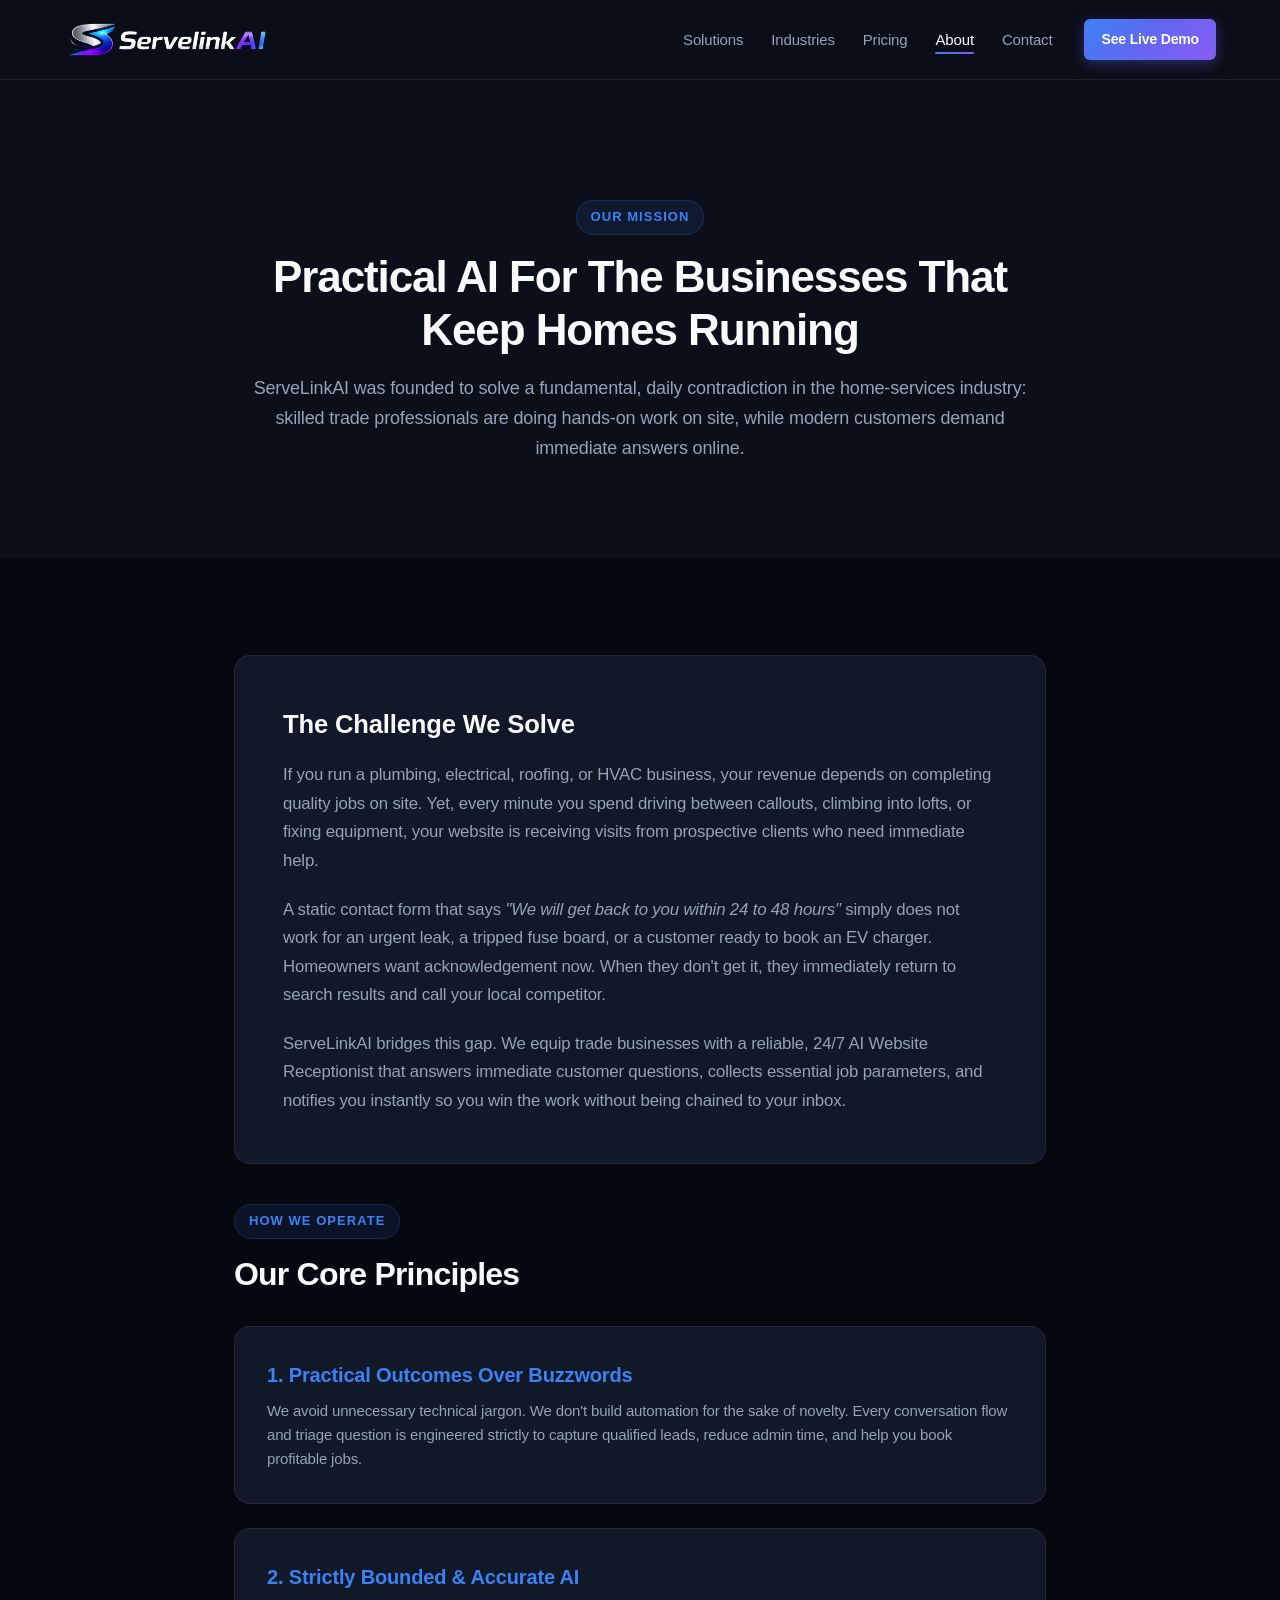
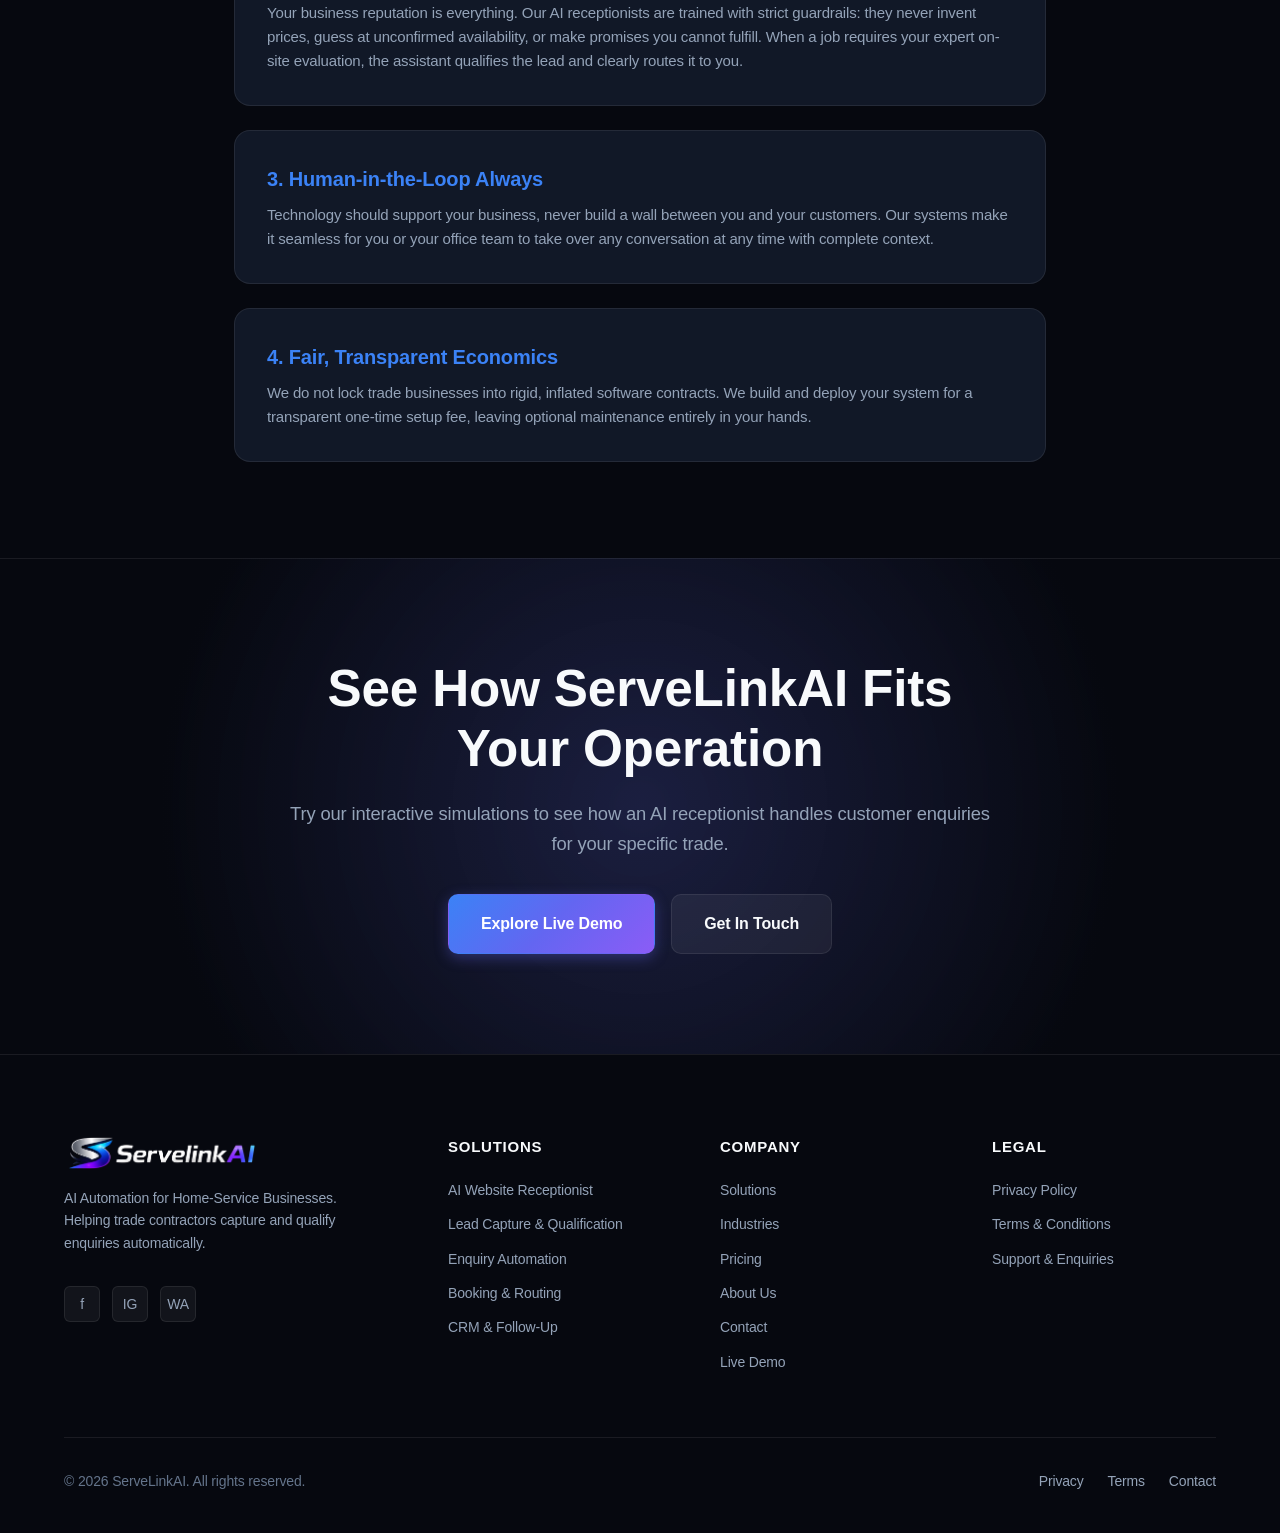
==== commit 0602cd40: "Update about.html" ====
--- a/about.html
+++ b/about.html
@@ -165,8 +165,9 @@
             AI Automation for Home-Service Businesses. Helping trade contractors capture and qualify enquiries automatically.
           </p>
           <div class="footer-socials">
-            <a href="https://linkedin.com/company/servelinkai" class="social-icon-btn" aria-label="LinkedIn" target="_blank" rel="noopener noreferrer">in</a>
-            <a href="https://x.com/servelinkai" class="social-icon-btn" aria-label="X / Twitter" target="_blank" rel="noopener noreferrer">𝕏</a>
+           <a href="https://www.facebook.com/profile.php?id=61577540101651" class="social-icon-btn" aria-label="Facebook" target="_blank" rel="noopener noreferrer">f</a>
+           <a href="https://www.instagram.com/ah.raad.124/" class="social-icon-btn" aria-label="Instagram" target="_blank" rel="noopener noreferrer">IG</a>
+           <a href="https://wa.me/8801783889722" class="social-icon-btn" aria-label="WhatsApp" target="_blank" rel="noopener noreferrer">WA</a>
           </div>
         </div>
 
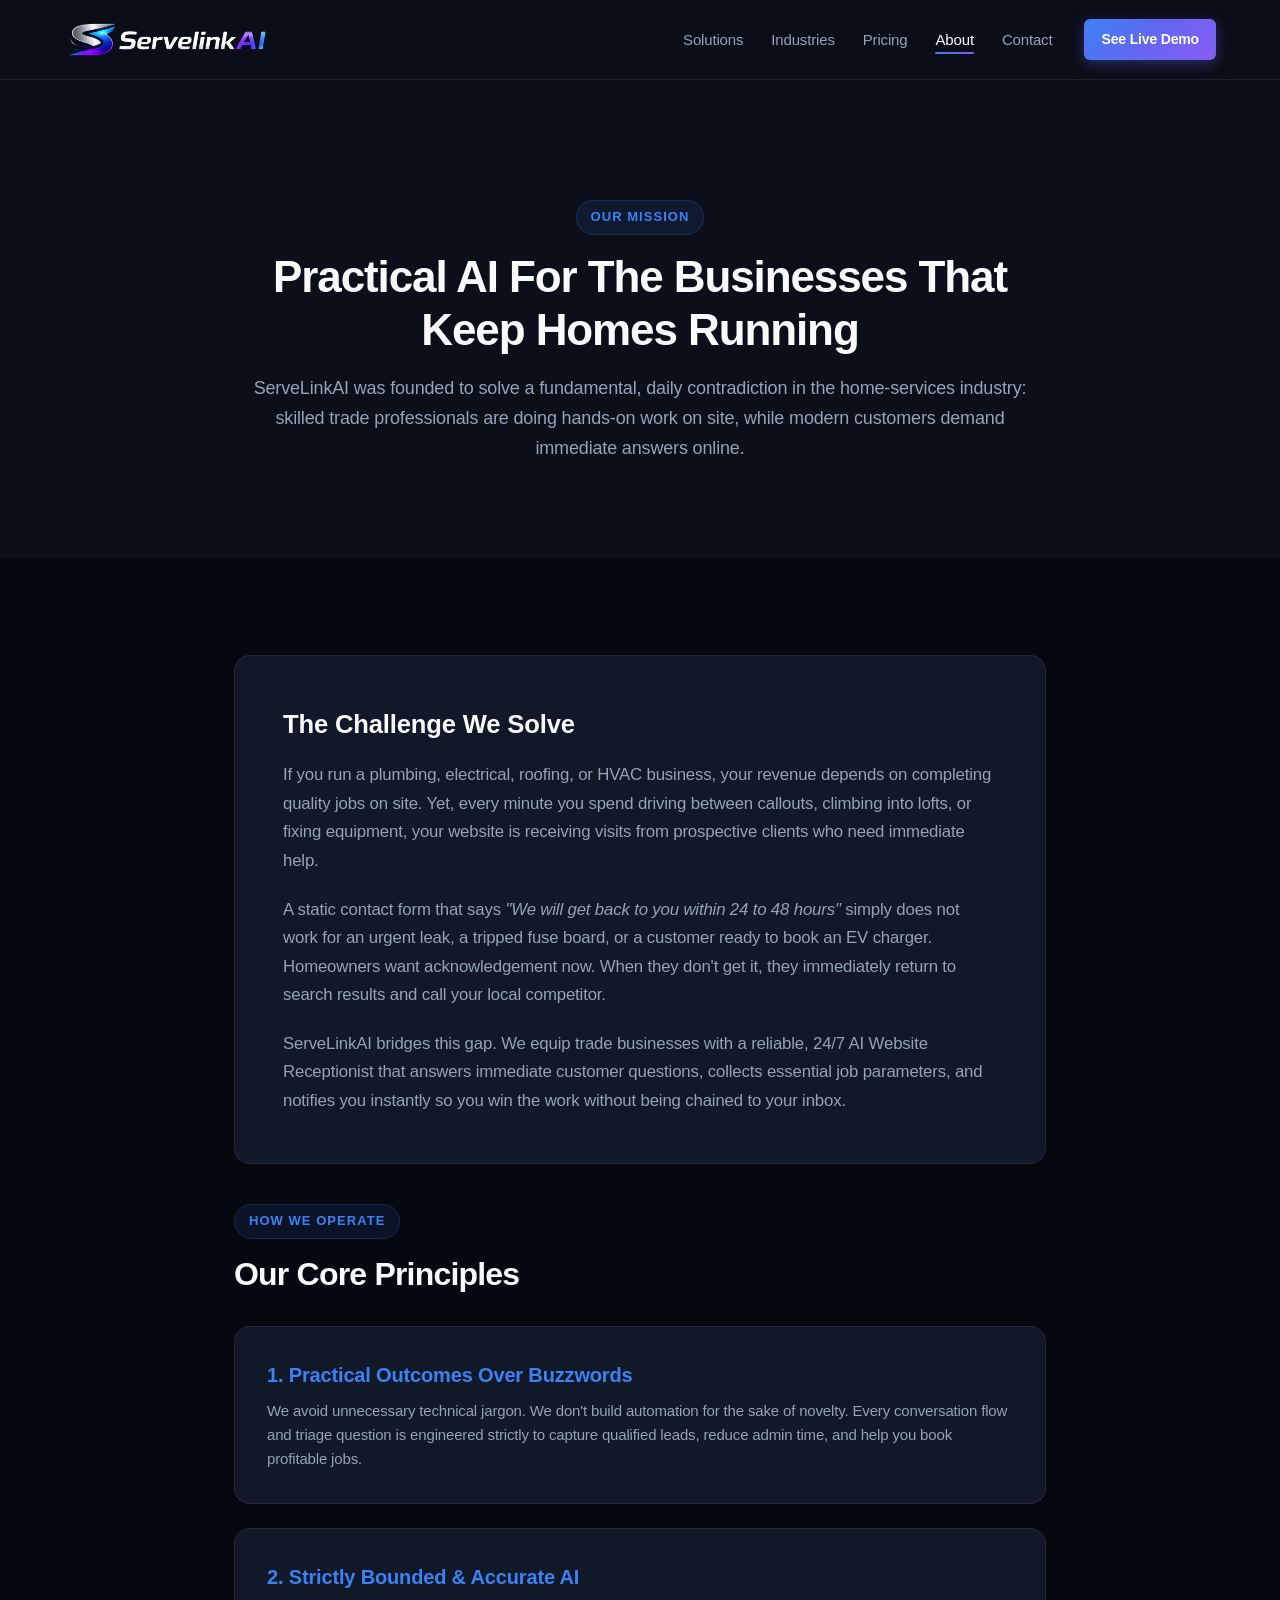
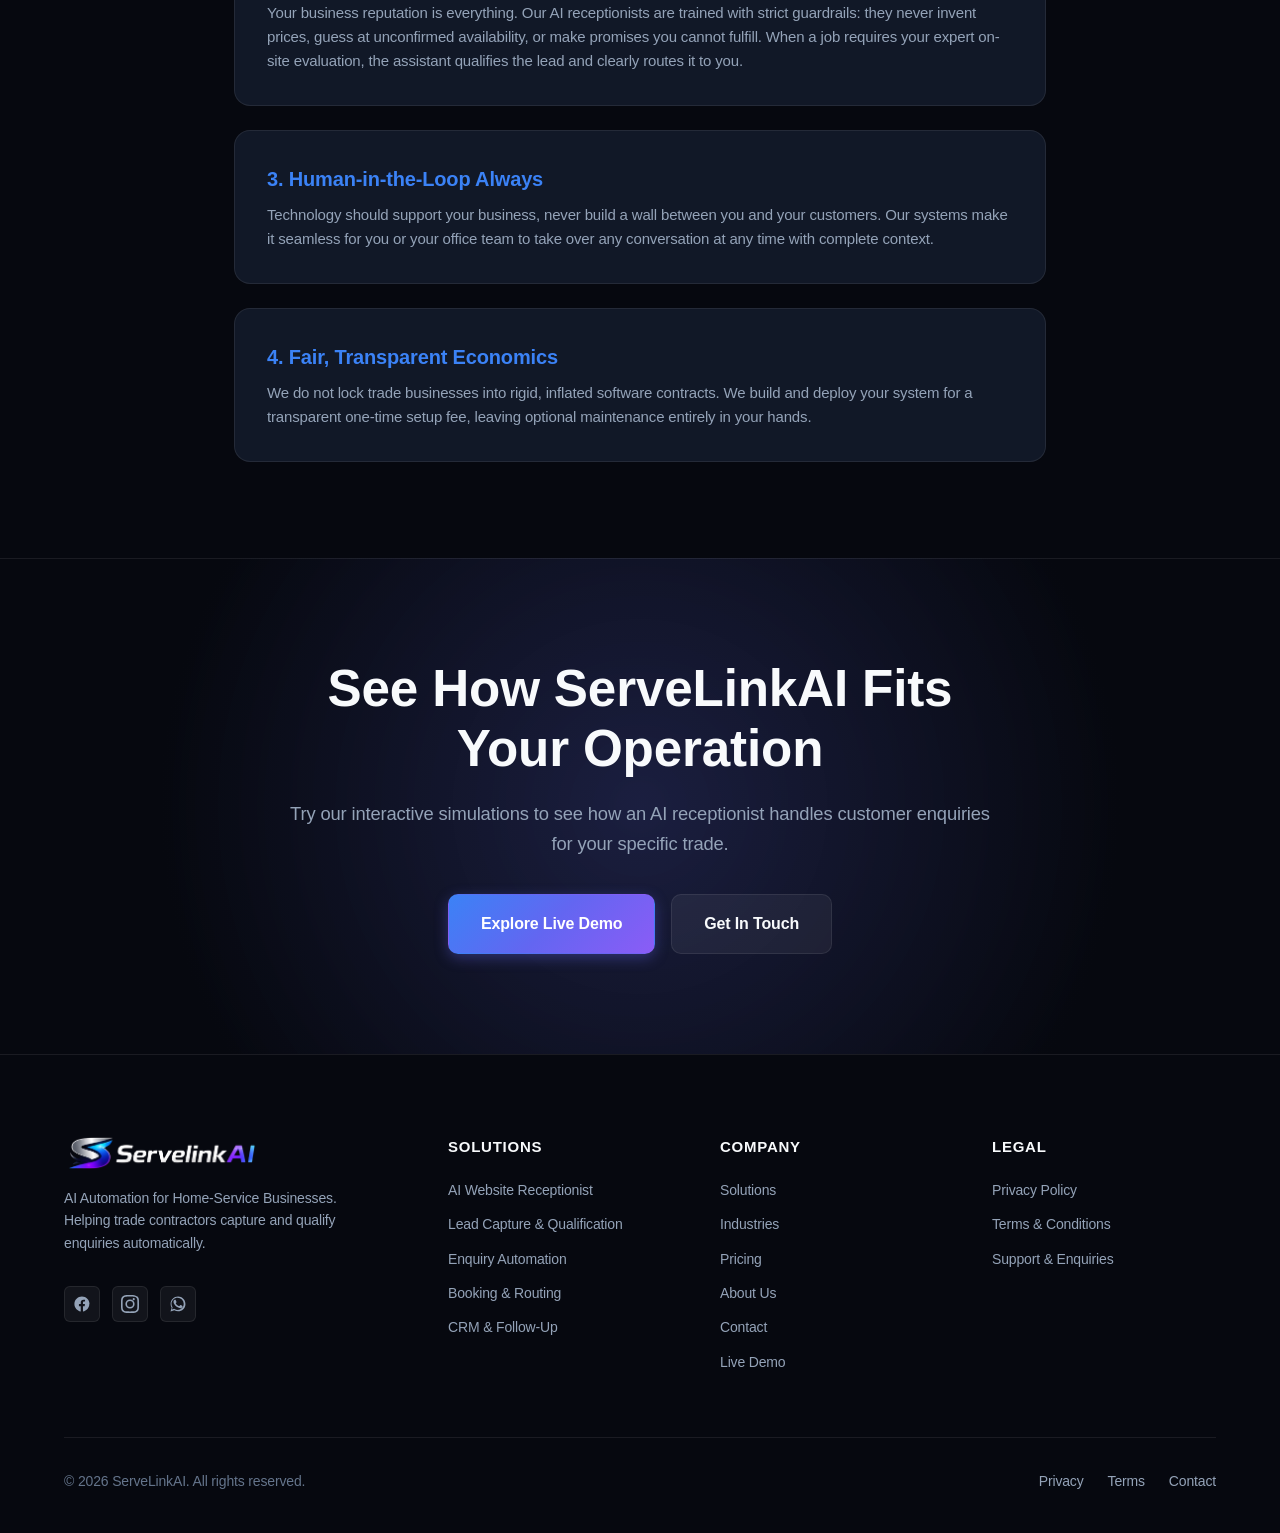
==== commit 12294962: "Add files via upload" ====
--- a/about.html
+++ b/about.html
@@ -165,9 +165,15 @@
             AI Automation for Home-Service Businesses. Helping trade contractors capture and qualify enquiries automatically.
           </p>
           <div class="footer-socials">
-           <a href="https://www.facebook.com/profile.php?id=61577540101651" class="social-icon-btn" aria-label="Facebook" target="_blank" rel="noopener noreferrer">f</a>
-           <a href="https://www.instagram.com/ah.raad.124/" class="social-icon-btn" aria-label="Instagram" target="_blank" rel="noopener noreferrer">IG</a>
-           <a href="https://wa.me/8801783889722" class="social-icon-btn" aria-label="WhatsApp" target="_blank" rel="noopener noreferrer">WA</a>
+            <a href="https://www.facebook.com/profile.php?id=61577540101651" class="social-icon-btn" aria-label="Facebook" target="_blank" rel="noopener noreferrer">
+              <svg viewBox="0 0 24 24" width="18" height="18" fill="currentColor" aria-hidden="true"><path d="M22 12.06C22 6.48 17.52 2 11.94 2 6.36 2 1.88 6.48 1.88 12.06c0 5.02 3.66 9.18 8.44 9.94v-7.03H7.9v-2.91h2.42V9.91c0-2.39 1.42-3.71 3.6-3.71 1.04 0 2.13.19 2.13.19v2.34h-1.2c-1.18 0-1.55.73-1.55 1.48v1.78h2.64l-.42 2.91h-2.22V22c4.78-.76 8.44-4.92 8.44-9.94z"/></svg>
+            </a>
+            <a href="https://www.instagram.com/ah.raad.124/" class="social-icon-btn" aria-label="Instagram" target="_blank" rel="noopener noreferrer">
+              <svg viewBox="0 0 24 24" width="18" height="18" fill="currentColor" aria-hidden="true"><path d="M12 2.16c3.2 0 3.58.01 4.85.07 1.17.05 1.8.25 2.23.41.56.22.96.48 1.38.9.42.42.68.82.9 1.38.16.42.36 1.06.41 2.23.06 1.27.07 1.65.07 4.85s-.01 3.58-.07 4.85c-.05 1.17-.25 1.8-.41 2.23-.22.56-.48.96-.9 1.38-.42.42-.82.68-1.38.9-.42.16-1.06.36-2.23.41-1.27.06-1.65.07-4.85.07s-3.58-.01-4.85-.07c-1.17-.05-1.8-.25-2.23-.41-.56-.22-.96-.48-1.38-.9-.42-.42-.68-.82-.9-1.38-.16-.42-.36-1.06-.41-2.23-.06-1.27-.07-1.65-.07-4.85s.01-3.58.07-4.85c.05-1.17.25-1.8.41-2.23.22-.56.48-.96.9-1.38.42-.42.82-.68 1.38-.9.42-.16 1.06-.36 2.23-.41 1.27-.06 1.65-.07 4.85-.07M12 0C8.74 0 8.33.01 7.05.07 5.78.13 4.9.33 4.14.63c-.79.31-1.46.72-2.13 1.38C1.35 2.68.94 3.35.63 4.14.33 4.9.13 5.78.07 7.05.01 8.33 0 8.74 0 12s.01 3.67.07 4.95c.06 1.27.26 2.15.56 2.91.31.79.72 1.46 1.38 2.13.67.66 1.34 1.07 2.13 1.38.76.3 1.64.5 2.91.56C8.33 23.99 8.74 24 12 24s3.67-.01 4.95-.07c1.27-.06 2.15-.26 2.91-.56.79-.31 1.46-.72 2.13-1.38.66-.67 1.07-1.34 1.38-2.13.3-.76.5-1.64.56-2.91.06-1.28.07-1.69.07-4.95s-.01-3.67-.07-4.95c-.06-1.27-.26-2.15-.56-2.91-.31-.79-.72-1.46-1.38-2.13C20.32 1.35 19.65.94 18.86.63c-.76-.3-1.64-.5-2.91-.56C15.67.01 15.26 0 12 0zm0 5.84A6.16 6.16 0 1 0 18.16 12 6.16 6.16 0 0 0 12 5.84zm0 10.16A4 4 0 1 1 16 12a4 4 0 0 1-4 4zm6.41-10.4a1.44 1.44 0 1 1-1.44-1.44 1.44 1.44 0 0 1 1.44 1.44z"/></svg>
+            </a>
+            <a href="https://wa.me/8801783889722" class="social-icon-btn" aria-label="WhatsApp" target="_blank" rel="noopener noreferrer">
+              <svg viewBox="0 0 24 24" width="18" height="18" fill="currentColor" aria-hidden="true"><path d="M17.47 14.38c-.3-.15-1.76-.87-2.03-.97-.27-.1-.47-.15-.67.15-.2.3-.77.97-.94 1.17-.17.2-.35.22-.65.07-.3-.15-1.26-.46-2.4-1.48-.89-.79-1.48-1.76-1.66-2.06-.17-.3-.02-.46.13-.61.14-.14.3-.35.45-.52.15-.17.2-.3.3-.5.1-.2.05-.37-.02-.52-.07-.15-.67-1.61-.91-2.21-.24-.58-.49-.5-.67-.51-.17-.01-.37-.01-.57-.01-.2 0-.52.07-.8.37-.27.3-1.04 1.02-1.04 2.48 0 1.46 1.07 2.87 1.22 3.07.15.2 2.1 3.2 5.08 4.49.71.31 1.26.49 1.69.63.71.23 1.36.2 1.87.12.57-.08 1.76-.72 2.01-1.42.25-.7.25-1.29.17-1.42-.07-.12-.27-.2-.57-.35z"/><path d="M12.04 2C6.58 2 2.13 6.45 2.13 11.91c0 1.87.5 3.62 1.44 5.13L2 22l5.1-1.53a9.87 9.87 0 0 0 4.94 1.33h.01c5.46 0 9.9-4.45 9.9-9.9S17.5 2 12.04 2zm0 17.93h-.01c-1.68 0-3.33-.45-4.77-1.3l-.34-.2-3.03.91.92-2.95-.22-.35a8.1 8.1 0 0 1-1.24-4.33c0-4.48 3.65-8.13 8.14-8.13a8.1 8.1 0 0 1 5.75 2.38 8.07 8.07 0 0 1 2.38 5.75c0 4.49-3.65 8.22-8.14 8.22z"/></svg>
+            </a>
           </div>
         </div>
 
